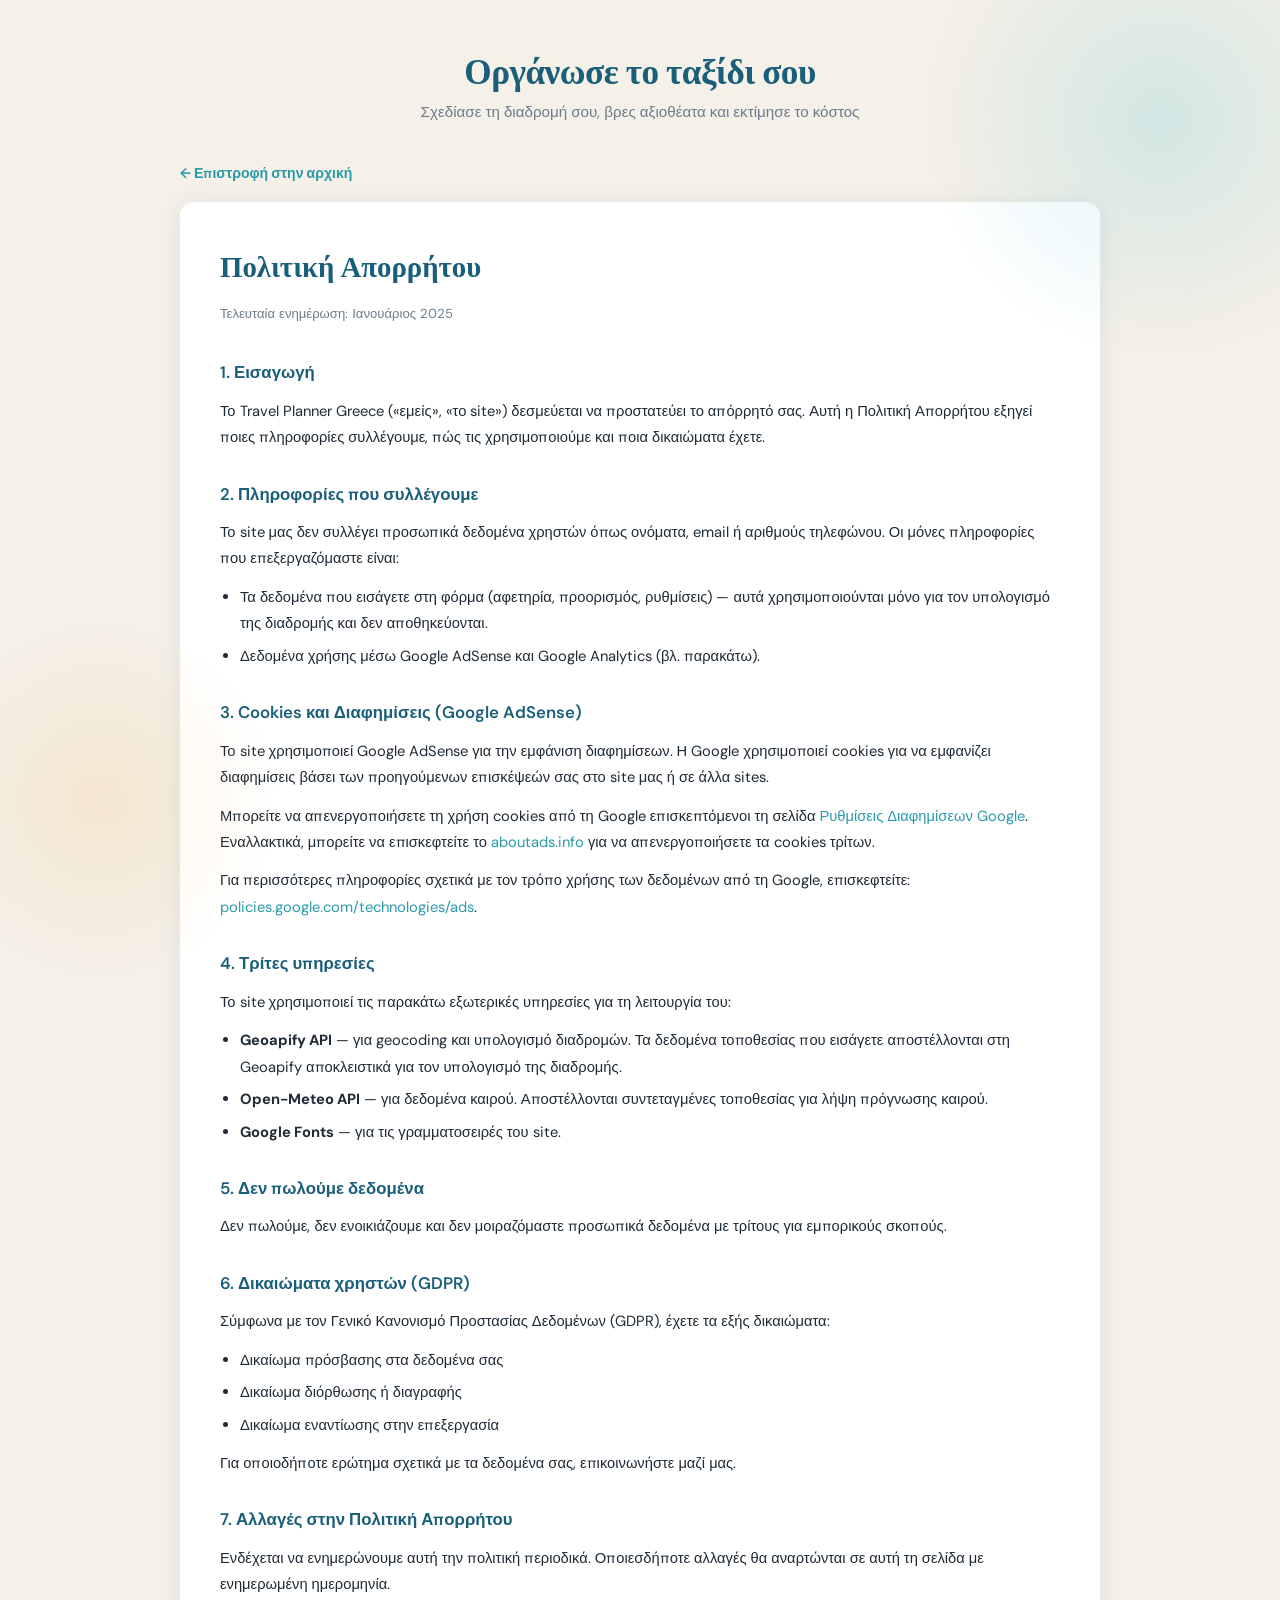
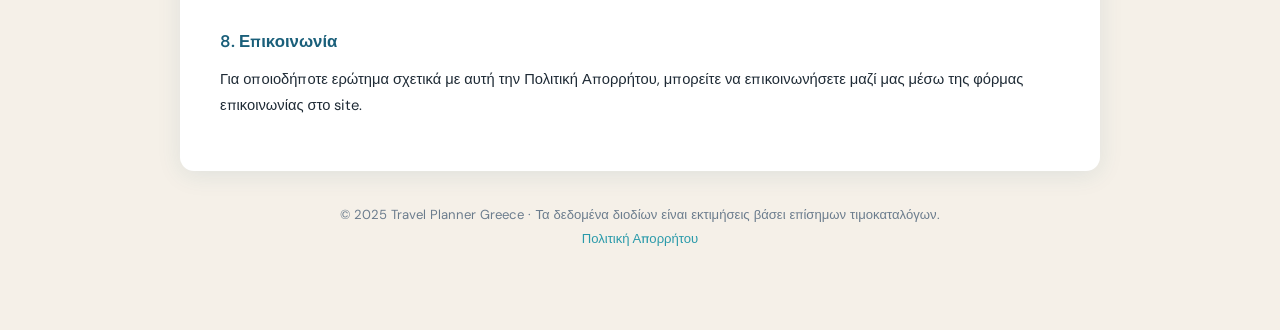
==== privacy.html @ f81d8d87 "first commit" ====
<!DOCTYPE html>
<html lang="el">
<head>
  <meta charset="UTF-8">
  <meta name="viewport" content="width=device-width, initial-scale=1.0">
  <title>Πολιτική Απορρήτου | Travel Planner Greece</title>
  <meta name="description" content="Πολιτική Απορρήτου του Travel Planner Greece.">
  <meta name="robots" content="index, follow">
  <link rel="canonical" href="https://www.travelplanner.gr/privacy.html">
  <link href="https://fonts.googleapis.com/css2?family=DM+Serif+Display:ital@0;1&family=DM+Sans:wght@300;400;500;600&display=swap" rel="stylesheet">
  <link rel="stylesheet" href="styles.css">
  <link rel="icon" type="image/png" sizes="30px" href="business-trip.png">
  <style>
    .privacy-card {
      background: white;
      border-radius: var(--radius);
      box-shadow: var(--shadow);
      padding: 40px;
      line-height: 1.8;
    }
    .privacy-card h1 {
      font-family: 'DM Serif Display', serif;
      color: var(--ocean);
      font-size: 1.8rem;
      margin-bottom: 8px;
    }
    .privacy-card .updated {
      font-size: 0.82rem;
      color: var(--text-muted);
      margin-bottom: 32px;
    }
    .privacy-card h2 {
      font-size: 1.05rem;
      font-weight: 600;
      color: var(--ocean);
      margin: 28px 0 10px;
    }
    .privacy-card p {
      color: var(--text);
      font-size: 0.92rem;
      margin-bottom: 12px;
    }
    .privacy-card ul {
      padding-left: 20px;
      margin-bottom: 12px;
    }
    .privacy-card ul li {
      color: var(--text);
      font-size: 0.92rem;
      margin-bottom: 6px;
    }
    .privacy-card a {
      color: var(--sky-dark);
      text-decoration: none;
    }
    .privacy-card a:hover { text-decoration: underline; }
    .back-link {
      display: inline-flex;
      align-items: center;
      gap: 6px;
      color: var(--sky-dark);
      font-size: 0.88rem;
      font-weight: 600;
      text-decoration: none;
      margin-bottom: 20px;
    }
    .back-link:hover { text-decoration: underline; }
  </style>
</head>
<body>
<div class="app">

  <div class="header">
    <span class="header-icon"></span>
    <h1>Οργάνωσε το ταξίδι σου</h1>
    <p>Σχεδίασε τη διαδρομή σου, βρες αξιοθέατα και εκτίμησε το κόστος</p>
  </div>

  <a href="index.html" class="back-link">← Επιστροφή στην αρχική</a>

  <div class="privacy-card">
    <h1>Πολιτική Απορρήτου</h1>
    <p class="updated">Τελευταία ενημέρωση: Ιανουάριος 2025</p>

    <h2>1. Εισαγωγή</h2>
    <p>Το Travel Planner Greece («εμείς», «το site») δεσμεύεται να προστατεύει το απόρρητό σας. Αυτή η Πολιτική Απορρήτου εξηγεί ποιες πληροφορίες συλλέγουμε, πώς τις χρησιμοποιούμε και ποια δικαιώματα έχετε.</p>

    <h2>2. Πληροφορίες που συλλέγουμε</h2>
    <p>Το site μας δεν συλλέγει προσωπικά δεδομένα χρηστών όπως ονόματα, email ή αριθμούς τηλεφώνου. Οι μόνες πληροφορίες που επεξεργαζόμαστε είναι:</p>
    <ul>
      <li>Τα δεδομένα που εισάγετε στη φόρμα (αφετηρία, προορισμός, ρυθμίσεις) — αυτά χρησιμοποιούνται μόνο για τον υπολογισμό της διαδρομής και δεν αποθηκεύονται.</li>
      <li>Δεδομένα χρήσης μέσω Google AdSense και Google Analytics (βλ. παρακάτω).</li>
    </ul>

    <h2>3. Cookies και Διαφημίσεις (Google AdSense)</h2>
    <p>Το site χρησιμοποιεί Google AdSense για την εμφάνιση διαφημίσεων. Η Google χρησιμοποιεί cookies για να εμφανίζει διαφημίσεις βάσει των προηγούμενων επισκέψεών σας στο site μας ή σε άλλα sites.</p>
    <p>Μπορείτε να απενεργοποιήσετε τη χρήση cookies από τη Google επισκεπτόμενοι τη σελίδα <a href="https://www.google.com/settings/ads" target="_blank" rel="noopener">Ρυθμίσεις Διαφημίσεων Google</a>. Εναλλακτικά, μπορείτε να επισκεφτείτε το <a href="https://www.aboutads.info" target="_blank" rel="noopener">aboutads.info</a> για να απενεργοποιήσετε τα cookies τρίτων.</p>
    <p>Για περισσότερες πληροφορίες σχετικά με τον τρόπο χρήσης των δεδομένων από τη Google, επισκεφτείτε: <a href="https://policies.google.com/technologies/ads" target="_blank" rel="noopener">policies.google.com/technologies/ads</a>.</p>

    <h2>4. Τρίτες υπηρεσίες</h2>
    <p>Το site χρησιμοποιεί τις παρακάτω εξωτερικές υπηρεσίες για τη λειτουργία του:</p>
    <ul>
      <li><strong>Geoapify API</strong> — για geocoding και υπολογισμό διαδρομών. Τα δεδομένα τοποθεσίας που εισάγετε αποστέλλονται στη Geoapify αποκλειστικά για τον υπολογισμό της διαδρομής.</li>
      <li><strong>Open-Meteo API</strong> — για δεδομένα καιρού. Αποστέλλονται συντεταγμένες τοποθεσίας για λήψη πρόγνωσης καιρού.</li>
      <li><strong>Google Fonts</strong> — για τις γραμματοσειρές του site.</li>
    </ul>

    <h2>5. Δεν πωλούμε δεδομένα</h2>
    <p>Δεν πωλούμε, δεν ενοικιάζουμε και δεν μοιραζόμαστε προσωπικά δεδομένα με τρίτους για εμπορικούς σκοπούς.</p>

    <h2>6. Δικαιώματα χρηστών (GDPR)</h2>
    <p>Σύμφωνα με τον Γενικό Κανονισμό Προστασίας Δεδομένων (GDPR), έχετε τα εξής δικαιώματα:</p>
    <ul>
      <li>Δικαίωμα πρόσβασης στα δεδομένα σας</li>
      <li>Δικαίωμα διόρθωσης ή διαγραφής</li>
      <li>Δικαίωμα εναντίωσης στην επεξεργασία</li>
    </ul>
    <p>Για οποιοδήποτε ερώτημα σχετικά με τα δεδομένα σας, επικοινωνήστε μαζί μας.</p>

    <h2>7. Αλλαγές στην Πολιτική Απορρήτου</h2>
    <p>Ενδέχεται να ενημερώνουμε αυτή την πολιτική περιοδικά. Οποιεσδήποτε αλλαγές θα αναρτώνται σε αυτή τη σελίδα με ενημερωμένη ημερομηνία.</p>

    <h2>8. Επικοινωνία</h2>
    <p>Για οποιοδήποτε ερώτημα σχετικά με αυτή την Πολιτική Απορρήτου, μπορείτε να επικοινωνήσετε μαζί μας μέσω της φόρμας επικοινωνίας στο site.</p>
  </div>

  <footer class="site-footer">
    <p>© 2025 Travel Planner Greece · Τα δεδομένα διοδίων είναι εκτιμήσεις βάσει επίσημων τιμοκαταλόγων.</p>
    <p><a href="privacy.html">Πολιτική Απορρήτου</a></p>
  </footer>

</div>
</body>
</html>
---- styles.css ----
:root {
  --sky: #3BBFCF;
  --sky-dark: #2A9AAA;
  --sky-light: #E8F7FA;
  --ocean: #1A5F7A;
  --sand: #F5F0E8;
  --coral: #FF6B6B;
  --gold: #F4A836;
  --green: #4CAF82;
  --text: #1E2A35;
  --text-muted: #6B7C8D;
  --border: #D8E4EA;
  --white: #FFFFFF;
  --shadow: 0 4px 24px rgba(26,95,122,0.10);
  --shadow-lg: 0 8px 40px rgba(26,95,122,0.16);
  --radius: 14px;
  --radius-sm: 8px;
}

* { margin: 0; padding: 0; box-sizing: border-box; }

body {
  font-family: 'DM Sans', sans-serif;
  background: var(--sand);
  min-height: 100vh;
  color: var(--text);
}

body::before {
  content: '';
  position: fixed;
  top: -120px; right: -120px;
  width: 480px; height: 480px;
  background: radial-gradient(circle, rgba(59,191,207,0.18) 0%, transparent 70%);
  pointer-events: none;
}
body::after {
  content: '';
  position: fixed;
  bottom: -80px; left: -80px;
  width: 360px; height: 360px;
  background: radial-gradient(circle, rgba(244,168,54,0.13) 0%, transparent 70%);
  pointer-events: none;
}

.app { max-width: 960px; margin: 0 auto; padding: 40px 20px 60px; }

/* ── Header ── */
.header { text-align: center; margin-bottom: 40px; animation: fadeDown 0.6s ease; }
.header-icon { font-size: 2.4rem; margin-bottom: 8px; display: block; }
.header h1 { font-family: 'DM Serif Display', serif; font-size: 2.2rem; color: var(--ocean); letter-spacing: -0.5px; }
.header p { color: var(--text-muted); font-size: 0.95rem; margin-top: 6px; }

/* ── Card ── */
.card { background: var(--white); border-radius: var(--radius); box-shadow: var(--shadow); padding: 32px; animation: fadeUp 0.5s ease; }

/* ── Form ── */
.form-section-title { font-size: 0.7rem; font-weight: 600; letter-spacing: 1.4px; text-transform: uppercase; color: var(--text-muted); margin-bottom: 8px; }
.route-wrapper { display: flex; gap: 0; }
.route-line { display: flex; flex-direction: column; align-items: center; padding-top: 10px; margin-right: 14px; }
.dot { width: 14px; height: 14px; border-radius: 50%; border: 3px solid var(--sky); background: var(--white); flex-shrink: 0; }
.dot.filled { background: var(--sky); }
.line-seg { width: 2px; flex: 1; min-height: 20px; background: repeating-linear-gradient(to bottom, var(--sky) 0, var(--sky) 6px, transparent 6px, transparent 10px); }
.route-inputs { flex: 1; display: flex; flex-direction: column; gap: 0; }
.input-row { display: flex; align-items: center; gap: 8px; margin-bottom: 10px; }
.input-wrap { position: relative; flex: 1; }
.input-icon { position: absolute; left: 12px; top: 50%; transform: translateY(-50%); color: var(--text-muted); font-size: 0.9rem; }
.form-input { width: 100%; padding: 11px 14px 11px 36px; border: 1.5px solid var(--border); border-radius: var(--radius-sm); font-family: 'DM Sans', sans-serif; font-size: 0.95rem; color: var(--text); background: var(--white); transition: border-color 0.2s, box-shadow 0.2s; outline: none; }
.form-input:focus { border-color: var(--sky); box-shadow: 0 0 0 3px rgba(59,191,207,0.12); }
.form-input::placeholder { color: #B0BEC5; }
.add-stop-btn { display: flex; align-items: center; gap: 8px; padding: 9px 16px; border: 1.5px dashed var(--sky); border-radius: var(--radius-sm); background: transparent; color: var(--sky-dark); font-family: 'DM Sans', sans-serif; font-size: 0.88rem; font-weight: 500; cursor: pointer; transition: all 0.2s; margin-bottom: 10px; width: 100%; }
.add-stop-btn:hover { background: var(--sky-light); }
.divider { height: 1px; background: var(--border); margin: 20px 0; }
.form-row { display: grid; grid-template-columns: 1fr 1fr; gap: 16px; margin-bottom: 16px; }
.form-group label { display: block; font-size: 0.7rem; font-weight: 600; letter-spacing: 1.4px; text-transform: uppercase; color: var(--text-muted); margin-bottom: 8px; }
input[type="date"] { width: 100%; padding: 11px 14px; border: 1.5px solid var(--border); border-radius: var(--radius-sm); font-family: 'DM Sans', sans-serif; font-size: 0.95rem; color: var(--text); outline: none; transition: border-color 0.2s; background: white; }
input[type="date"]:focus { border-color: var(--sky); box-shadow: 0 0 0 3px rgba(59,191,207,0.12); }
.search-btn { width: 100%; padding: 15px; background: linear-gradient(135deg, var(--sky) 0%, var(--sky-dark) 100%); border: none; border-radius: var(--radius-sm); color: white; font-family: 'DM Sans', sans-serif; font-size: 1rem; font-weight: 600; cursor: pointer; display: flex; align-items: center; justify-content: center; gap: 10px; transition: all 0.25s; box-shadow: 0 4px 14px rgba(59,191,207,0.35); margin-top: 20px; }
.search-btn:hover { transform: translateY(-1px); box-shadow: 0 6px 20px rgba(59,191,207,0.45); }
.search-btn:active { transform: translateY(0); }

/* ── Results ── */
#results { margin-top: 32px; display: none; }
.results-header { display: flex; align-items: center; justify-content: space-between; margin-bottom: 24px; flex-wrap: wrap; gap: 12px; }
.results-header h2 { font-family: 'DM Serif Display', serif; font-size: 1.6rem; color: var(--ocean); }
.trip-meta { display: flex; gap: 10px; flex-wrap: wrap; }
.meta-chip { display: flex; align-items: center; gap: 5px; padding: 5px 12px; background: var(--sky-light); border-radius: 20px; font-size: 0.82rem; font-weight: 500; color: var(--ocean); }
.stops-title { font-family: 'DM Serif Display', serif; font-size: 1.25rem; color: var(--ocean); margin-bottom: 16px; }

/* ── Animations ── */
@keyframes fadeUp { from { opacity: 0; transform: translateY(20px); } to { opacity: 1; transform: translateY(0); } }
@keyframes fadeDown { from { opacity: 0; transform: translateY(-12px); } to { opacity: 1; transform: translateY(0); } }

/* ── Loader ── */
.loading-overlay { display: none; position: fixed; inset: 0; background: rgba(245,240,232,0.85); backdrop-filter: blur(4px); z-index: 100; align-items: center; justify-content: center; flex-direction: column; gap: 16px; }
.loader { width: 48px; height: 48px; border: 3px solid var(--sky-light); border-top-color: var(--sky); border-radius: 50%; animation: spin 0.8s linear infinite; }
@keyframes spin { to { transform: rotate(360deg); } }
.loading-text { font-size: 1rem; color: var(--ocean); font-weight: 500; }

/* ── Autocomplete ── */
.autocomplete-list { position: absolute; top: calc(100% + 4px); left: 0; right: 0; background: white; border: 1.5px solid var(--border); border-radius: var(--radius-sm); box-shadow: var(--shadow-lg); z-index: 50; display: none; overflow: hidden; }
.autocomplete-item { padding: 10px 14px; cursor: pointer; transition: background 0.15s; }
.autocomplete-item:hover { background: var(--sky-light); }
.autocomplete-main { font-size: 0.9rem; font-weight: 600; color: var(--text); }
.autocomplete-sub { font-size: 0.78rem; color: var(--text-muted); margin-top: 2px; }

/* ── Stop row ── */
.stop-row { display: flex; align-items: center; gap: 8px; margin-bottom: 10px; }
.field { position: relative; flex: 1; }
.input.place-input { width: 100%; padding: 11px 14px; border: 1.5px solid var(--border); border-radius: var(--radius-sm); font-family: 'DM Sans', sans-serif; font-size: 0.95rem; color: var(--text); background: var(--white); outline: none; transition: border-color 0.2s, box-shadow 0.2s; }
.input.place-input:focus { border-color: var(--sky); box-shadow: 0 0 0 3px rgba(59,191,207,0.12); }
.icon-btn { width: 28px; height: 28px; border-radius: 50%; border: 1.5px solid #FFB3B3; background: #FFF5F5; color: var(--coral); cursor: pointer; display: flex; align-items: center; justify-content: center; font-size: 0.85rem; transition: all 0.2s; flex-shrink: 0; }
.icon-btn:hover { background: var(--coral); color: white; }

/* ── Error box ── */
#errorBox { display: none; background: #FFF5F5; border: 1.5px solid #FFB3B3; color: var(--coral); border-radius: var(--radius-sm); padding: 10px 14px; font-size: 0.9rem; margin-top: 12px; }
#loader { display: none; }

/* ── Leg cards ── */
.leg-card {
  background: white;
  border-radius: var(--radius);
  box-shadow: var(--shadow);
  margin-bottom: 16px;
  /* ΔΕΝ έχει overflow:hidden — το χρειαζόμαστε για την toll card */
  border-left: 4px solid var(--sky);
}
.leg-head { padding: 18px 22px; display: flex; align-items: center; justify-content: space-between; cursor: pointer; user-select: none; }
.leg-head h3 { font-size: 1rem; font-weight: 600; color: var(--text); }
.leg-head p { font-size: 0.82rem; color: var(--text-muted); margin-top: 3px; }
.leg-body { padding: 0 22px; max-height: 0; overflow: hidden; transition: max-height 0.35s ease, padding 0.2s; }
.leg-body.open { max-height: 900px; padding: 0 22px 22px; }

.cost-grid { display: grid; grid-template-columns: repeat(3, 1fr); gap: 10px; margin-bottom: 18px; }
.cost-box { background: var(--sand); border-radius: var(--radius-sm); padding: 10px 12px; text-align: center; }
.cost-box small { font-size: 0.7rem; color: var(--text-muted); text-transform: uppercase; letter-spacing: 0.6px; font-weight: 600; display: block; margin-bottom: 3px; }
.cost-box strong { font-size: 1rem; color: var(--text); }

.place-list { display: flex; flex-direction: column; gap: 10px; }
.place-item { background: var(--sky-light); border-radius: var(--radius-sm); padding: 12px 14px; font-size: 0.88rem; }
.place-item strong { display: block; color: var(--ocean); margin-bottom: 4px; }
.place-item .muted { color: var(--text-muted); line-height: 1.5; }

/* ── Sum grid ── */
#routeTitle { font-family: 'DM Serif Display', serif; font-size: 1.6rem; color: var(--ocean); }
.sum-grid { display: grid; grid-template-columns: repeat(4, 1fr); gap: 14px; margin-bottom: 20px; }
.sum-box { background: white; border-radius: var(--radius); box-shadow: var(--shadow); padding: 16px 18px; text-align: center; }
.sum-box small { font-size: 0.7rem; color: var(--text-muted); text-transform: uppercase; letter-spacing: 0.8px; font-weight: 600; display: block; margin-bottom: 4px; }
.sum-box strong { font-size: 1.05rem; color: var(--text); }
.sum-box-total { border: 2px solid var(--sky-light); }
.sum-box-total strong { color: var(--ocean); font-size: 1.15rem; }

/* ── Toll card ── */
/* Προσοχή: ΔΕΝ έχει overflow:hidden ώστε τα stations να μπορούν να ανοίξουν */
.toll-card {
  border-left-color: var(--gold) !important;
  margin-bottom: 20px;
  background: white;
  border-radius: var(--radius);
  box-shadow: var(--shadow);
  border-left: 4px solid var(--gold);
}
.toll-card .leg-head h3 { color: var(--text); }
.toll-card .leg-head p { color: var(--text-muted); }
.toll-card .leg-head p span { color: #B8720A; font-weight: 600; }

/* Το body της toll card — overflow visible για να δουλεύουν τα dropdowns */
.toll-card .leg-body {
  padding: 0 22px;
  max-height: 0;
  overflow: visible;
  transition: max-height 0.35s ease, padding 0.2s;
}
.toll-card .leg-body.open {
  max-height: 2000px;
  padding: 0 22px 22px;
}

/* Highways */
.toll-hw-list { display: flex; flex-direction: column; gap: 4px; }
.toll-hw-item { display: flex; flex-direction: column; }

.toll-hw-row {
  display: flex;
  align-items: center;
  gap: 12px;
  padding: 10px 12px;
  border-radius: var(--radius-sm);
  background: var(--sand);
  transition: background 0.15s;
  user-select: none;
}
.toll-hw-row:hover { background: #EEE8DC; }
.toll-hw-row.active { background: #FEF4E4; }

.toll-hw-toggle {
  width: 36px; height: 20px;
  background: var(--border);
  border-radius: 10px;
  position: relative;
  flex-shrink: 0;
  cursor: pointer;
  transition: background 0.2s;
}
.toll-hw-toggle::after {
  content: '';
  position: absolute;
  width: 14px; height: 14px;
  background: white;
  border-radius: 50%;
  top: 3px; left: 3px;
  transition: transform 0.2s;
  box-shadow: 0 1px 3px rgba(0,0,0,0.2);
}
.toll-hw-row.active .toll-hw-toggle { background: var(--gold); }
.toll-hw-row.active .toll-hw-toggle::after { transform: translateX(16px); }

.toll-hw-name { flex: 1; font-size: 0.88rem; color: var(--text); font-weight: 500; }
.toll-hw-price { font-size: 0.88rem; font-weight: 600; color: var(--text-muted); min-width: 52px; text-align: right; }
.toll-hw-row.active .toll-hw-price { color: #B8720A; }

/* Stations — ξεκινούν κλειστά */
.toll-stations-wrap {
  overflow: hidden;
  max-height: 0;
  transition: max-height 0.3s ease;
}
.toll-stations-wrap.open { max-height: 600px; }

.toll-stations-inner {
  padding: 6px 12px 10px 60px;
  display: flex;
  flex-direction: column;
  gap: 3px;
  background: #FAFAF8;
  border-radius: 0 0 var(--radius-sm) var(--radius-sm);
  margin: 0 0 4px 0;
}

.toll-st-row {
  display: flex;
  align-items: center;
  gap: 10px;
  padding: 7px 0;
  cursor: pointer;
  border-bottom: 1px solid var(--border);
  font-size: 0.83rem;
}
.toll-st-row:last-child { border-bottom: none; }
.toll-st-row input[type="checkbox"] { width: 15px; height: 15px; accent-color: var(--gold); cursor: pointer; flex-shrink: 0; }
.toll-st-name { flex: 1; color: var(--text-muted); }
.toll-st-name.checked { color: var(--text); font-weight: 500; }
.toll-st-price { font-size: 0.82rem; color: #B8720A; font-weight: 600; min-width: 48px; text-align: right; }

.toll-expand-btn {
  font-size: 0.9rem;
  color: var(--text-muted);
  background: none;
  border: none;
  cursor: pointer;
  padding: 4px 6px;
  flex-shrink: 0;
  transition: transform 0.2s;
  line-height: 1;
}
.toll-expand-btn.open { transform: rotate(90deg); }

/* ── Καιρός ── */
.weather-item { background: linear-gradient(135deg, #e8f4fd 0%, #f0f8e8 100%); border-radius: var(--radius-sm); padding: 12px 14px; border: 1px solid #c8e6f9; }
.weather-details { display: flex; align-items: center; gap: 10px; flex-wrap: wrap; margin-top: 6px; }
.weather-icon { font-size: 1.6rem; line-height: 1; }
.weather-desc { font-size: 0.9rem; color: #555; font-weight: 500; }
.weather-temp { display: flex; gap: 6px; font-size: 0.88rem; font-weight: 600; }
.temp-max { color: #e07030; }
.temp-min { color: #3080c8; }
.weather-rain { font-size: 0.82rem; color: #3080c8; background: #dbeeff; padding: 2px 8px; border-radius: 20px; }

/* ── PDF Section ── */
.pdf-section { margin-top: 32px; padding: 24px; background: white; border-radius: var(--radius); box-shadow: var(--shadow); display: flex; align-items: center; justify-content: space-between; gap: 16px; flex-wrap: wrap; }
.pdf-note { font-size: 0.85rem; color: var(--text-muted); flex: 1; min-width: 200px; line-height: 1.5; }
.pdf-btn { display: flex; align-items: center; gap: 10px; padding: 13px 28px; background: linear-gradient(135deg, var(--ocean) 0%, #1A7A9A 100%); border: none; border-radius: var(--radius-sm); color: white; font-family: 'DM Sans', sans-serif; font-size: 0.95rem; font-weight: 600; cursor: pointer; transition: all 0.25s; box-shadow: 0 4px 14px rgba(26,95,122,0.3); white-space: nowrap; }
.pdf-btn:hover { transform: translateY(-1px); box-shadow: 0 6px 20px rgba(26,95,122,0.4); }

/* ── Print ── */
@media print {
  body { background: white !important; }
  body::before, body::after { display: none !important; }
  .card, .leg-card { box-shadow: none !important; border: 1px solid #ddd; }
  .loading-overlay, .search-btn, .add-stop-btn, .pdf-section, .toll-card { display: none !important; }
  .leg-body { max-height: none !important; padding: 0 22px 22px !important; overflow: visible !important; }
  .sum-box, .cost-box { box-shadow: none !important; border: 1px solid #ddd; }
  .app { padding: 20px !important; }
  #results { display: block !important; }
  a[href]::after { content: none !important; }
}

/* ── Responsive ── */
@media (max-width: 600px) {
  .form-row { grid-template-columns: 1fr; }
  .cost-grid { grid-template-columns: repeat(2, 1fr); }
  .sum-grid { grid-template-columns: repeat(2, 1fr); }
  .pdf-section { flex-direction: column; align-items: stretch; }
  .pdf-btn { justify-content: center; }
}

/* ── Footer ── */
.site-footer {
  text-align: center;
  padding: 32px 20px 20px;
  font-size: 0.82rem;
  color: var(--text-muted);
  line-height: 1.8;
}
.site-footer a { color: var(--sky-dark); text-decoration: none; font-weight: 500; }
.site-footer a:hover { text-decoration: underline; }
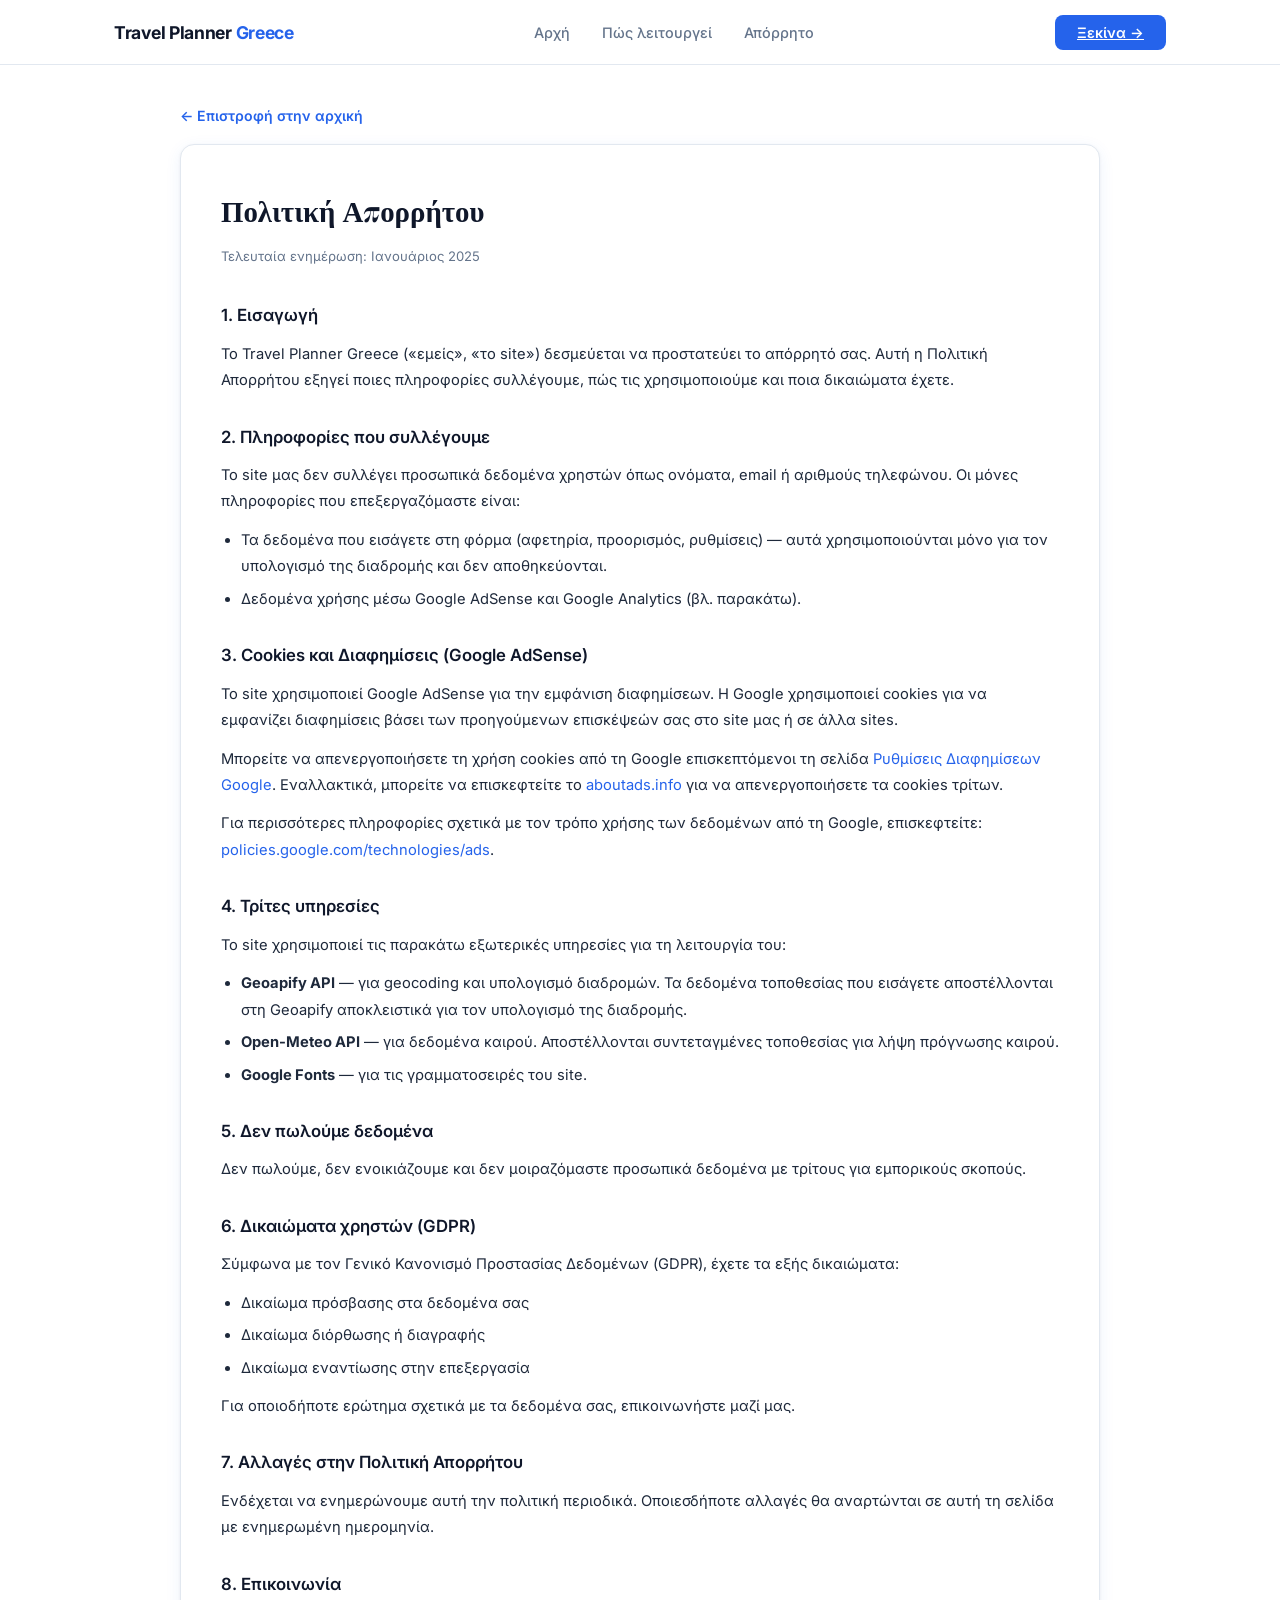
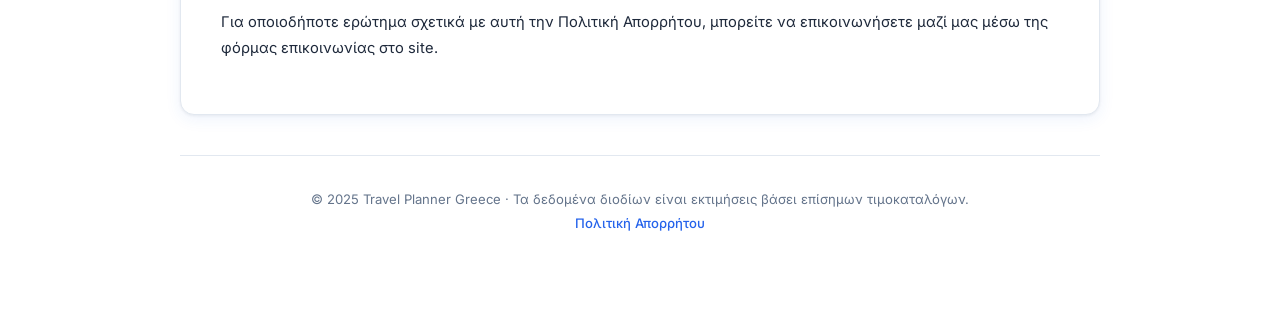
==== commit 5132a08c: "Update privacy.html with new navbar and design system Co-Authored-By: Claude Sonnet 4.6 <noreply@ant" ====
--- a/privacy.html
+++ b/privacy.html
@@ -7,7 +7,7 @@
   <meta name="description" content="Πολιτική Απορρήτου του Travel Planner Greece.">
   <meta name="robots" content="index, follow">
   <link rel="canonical" href="https://www.travelplanner.gr/privacy.html">
-  <link href="https://fonts.googleapis.com/css2?family=DM+Serif+Display:ital@0;1&family=DM+Sans:wght@300;400;500;600&display=swap" rel="stylesheet">
+  <link href="https://fonts.googleapis.com/css2?family=Inter:wght@300;400;500;600;700&family=Playfair+Display:ital,wght@0,700;0,800;1,700&display=swap" rel="stylesheet">
   <link rel="stylesheet" href="styles.css">
   <link rel="icon" type="image/png" sizes="30px" href="business-trip.png">
   <style>
@@ -15,12 +15,13 @@
       background: white;
       border-radius: var(--radius);
       box-shadow: var(--shadow);
+      border: 1px solid var(--border);
       padding: 40px;
       line-height: 1.8;
     }
     .privacy-card h1 {
-      font-family: 'DM Serif Display', serif;
-      color: var(--ocean);
+      font-family: 'Playfair Display', serif;
+      color: var(--navy);
       font-size: 1.8rem;
       margin-bottom: 8px;
     }
@@ -32,7 +33,7 @@
     .privacy-card h2 {
       font-size: 1.05rem;
       font-weight: 600;
-      color: var(--ocean);
+      color: var(--navy);
       margin: 28px 0 10px;
     }
     .privacy-card p {
@@ -50,7 +51,7 @@
       margin-bottom: 6px;
     }
     .privacy-card a {
-      color: var(--sky-dark);
+      color: var(--blue);
       text-decoration: none;
     }
     .privacy-card a:hover { text-decoration: underline; }
@@ -58,7 +59,7 @@
       display: inline-flex;
       align-items: center;
       gap: 6px;
-      color: var(--sky-dark);
+      color: var(--blue);
       font-size: 0.88rem;
       font-weight: 600;
       text-decoration: none;
@@ -68,13 +69,21 @@
   </style>
 </head>
 <body>
-<div class="app">
 
-  <div class="header">
-    <span class="header-icon"></span>
-    <h1>Οργάνωσε το ταξίδι σου</h1>
-    <p>Σχεδίασε τη διαδρομή σου, βρες αξιοθέατα και εκτίμησε το κόστος</p>
+<!-- ── Navbar ── -->
+<nav class="navbar">
+  <div class="nav-inner">
+    <div class="nav-logo"><a href="index.html" style="text-decoration:none;color:inherit;">Travel Planner <span>Greece</span></a></div>
+    <div class="nav-links">
+      <a href="index.html">Αρχή</a>
+      <a href="index.html#planner">Πώς λειτουργεί</a>
+      <a href="privacy.html">Απόρρητο</a>
+    </div>
+    <a href="index.html" class="nav-cta">Ξεκίνα →</a>
   </div>
+</nav>
+
+<div class="app" style="padding-top: 40px;">
 
   <a href="index.html" class="back-link">← Επιστροφή στην αρχική</a>
 
@@ -131,4 +140,4 @@
 
 </div>
 </body>
-</html>+</html>
--- a/styles.css
+++ b/styles.css
@@ -1,18 +1,19 @@
 :root {
-  --sky: #3BBFCF;
-  --sky-dark: #2A9AAA;
-  --sky-light: #E8F7FA;
-  --ocean: #1A5F7A;
-  --sand: #F5F0E8;
-  --coral: #FF6B6B;
-  --gold: #F4A836;
-  --green: #4CAF82;
-  --text: #1E2A35;
-  --text-muted: #6B7C8D;
-  --border: #D8E4EA;
-  --white: #FFFFFF;
-  --shadow: 0 4px 24px rgba(26,95,122,0.10);
-  --shadow-lg: 0 8px 40px rgba(26,95,122,0.16);
+  --blue: #2563eb;
+  --blue-dark: #1d4ed8;
+  --blue-light: #dbeafe;
+  --blue-xlight: #eff6ff;
+  --navy: #0f172a;
+  --text: #1e293b;
+  --text-muted: #64748b;
+  --border: #e2e8f0;
+  --bg: #f8fafc;
+  --white: #ffffff;
+  --coral: #ef4444;
+  --gold: #f59e0b;
+  --green: #10b981;
+  --shadow: 0 1px 3px rgba(0,0,0,0.06), 0 4px 16px rgba(37,99,235,0.08);
+  --shadow-lg: 0 4px 6px rgba(0,0,0,0.07), 0 10px 40px rgba(37,99,235,0.12);
   --radius: 14px;
   --radius-sm: 8px;
 }
@@ -20,100 +21,498 @@
 * { margin: 0; padding: 0; box-sizing: border-box; }
 
 body {
-  font-family: 'DM Sans', sans-serif;
-  background: var(--sand);
+  font-family: 'Inter', sans-serif;
+  background: var(--white);
   min-height: 100vh;
   color: var(--text);
 }
 
-body::before {
+/* ── Navbar ── */
+.navbar {
+  position: sticky;
+  top: 0;
+  z-index: 100;
+  background: rgba(255,255,255,0.95);
+  backdrop-filter: blur(12px);
+  border-bottom: 1px solid var(--border);
+}
+.nav-inner {
+  max-width: 1100px;
+  margin: 0 auto;
+  padding: 0 24px;
+  height: 64px;
+  display: flex;
+  align-items: center;
+  justify-content: space-between;
+}
+.nav-logo {
+  font-size: 1.1rem;
+  font-weight: 700;
+  color: var(--navy);
+  letter-spacing: -0.3px;
+}
+.nav-logo span { color: var(--blue); }
+.nav-links { display: flex; gap: 32px; }
+.nav-links a {
+  font-size: 0.9rem;
+  font-weight: 500;
+  color: var(--text-muted);
+  text-decoration: none;
+  transition: color 0.2s;
+}
+.nav-links a:hover { color: var(--navy); }
+.nav-cta {
+  padding: 9px 22px;
+  background: var(--blue);
+  color: white;
+  border: none;
+  border-radius: 8px;
+  font-family: 'Inter', sans-serif;
+  font-size: 0.9rem;
+  font-weight: 600;
+  cursor: pointer;
+  transition: background 0.2s, transform 0.15s;
+}
+.nav-cta:hover { background: var(--blue-dark); transform: translateY(-1px); }
+
+/* ── Hero ── */
+.hero {
+  position: relative;
+  padding: 110px 24px 100px;
+  text-align: center;
+  overflow: hidden;
+  background: #05122b;
+}
+.hero-bg {
+  position: absolute;
+  inset: 0;
+  width: 100%;
+  height: 100%;
+  overflow: hidden;
+}
+.hero-img {
+  width: 100%;
+  height: 100%;
+  object-fit: cover;
+  object-position: center;
+  animation: kenBurns 22s ease-in-out infinite alternate;
+  transform-origin: center center;
+  will-change: transform;
+}
+.hero-overlay {
+  position: absolute;
+  inset: 0;
+  background: linear-gradient(
+    to bottom,
+    rgba(5,18,43,0.72) 0%,
+    rgba(5,18,43,0.58) 45%,
+    rgba(5,18,43,0.68) 100%
+  );
+}
+@keyframes kenBurns {
+  0%   { transform: scale(1)    translate(0%,    0%); }
+  33%  { transform: scale(1.07) translate(-1.5%, 0.5%); }
+  66%  { transform: scale(1.05) translate(1%,   -0.8%); }
+  100% { transform: scale(1.09) translate(-0.8%, 1%); }
+}
+.hero-inner { position: relative; z-index: 1; max-width: 820px; margin: 0 auto; }
+.hero-badge {
+  display: inline-block;
+  padding: 6px 18px;
+  border: 1.5px solid rgba(255,255,255,0.35);
+  border-radius: 100px;
+  font-size: 0.7rem;
+  font-weight: 600;
+  letter-spacing: 1.8px;
+  color: rgba(255,255,255,0.85);
+  margin-bottom: 36px;
+  text-shadow: 0 1px 4px rgba(0,0,0,0.6);
+  backdrop-filter: blur(4px);
+  background: rgba(255,255,255,0.08);
+}
+.hero-title {
+  font-family: 'Playfair Display', serif;
+  font-size: clamp(2.6rem, 6vw, 4.4rem);
+  font-weight: 800;
+  line-height: 1.12;
+  color: #ffffff;
+  letter-spacing: -1.5px;
+  margin-bottom: 28px;
+  text-shadow: 0 2px 6px rgba(0,0,0,0.9), 0 4px 24px rgba(0,0,0,0.7);
+}
+.hero-accent {
+  color: #ffffff;
+  font-style: italic;
+}
+.hero-subtitle {
+  font-size: 1.05rem;
+  color: rgba(255,255,255,0.9);
+  line-height: 1.75;
+  margin-bottom: 44px;
+  max-width: 540px;
+  margin-left: auto;
+  margin-right: auto;
+  text-shadow: 0 1px 4px rgba(0,0,0,0.8), 0 2px 12px rgba(0,0,0,0.6);
+}
+.hero-cta {
+  display: inline-flex;
+  align-items: center;
+  gap: 8px;
+  padding: 16px 44px;
+  background: white;
+  color: var(--blue-dark);
+  border: none;
+  border-radius: 10px;
+  font-family: 'Inter', sans-serif;
+  font-size: 1rem;
+  font-weight: 700;
+  cursor: pointer;
+  transition: all 0.25s;
+  box-shadow: 0 4px 24px rgba(0,0,0,0.3);
+}
+.hero-cta:hover {
+  background: var(--blue-xlight);
+  transform: translateY(-2px);
+  box-shadow: 0 8px 32px rgba(0,0,0,0.35);
+}
+
+/* ── App container ── */
+.app { max-width: 960px; margin: 0 auto; padding: 0 20px 80px; }
+
+/* ── Card ── */
+.card {
+  background: var(--white);
+  border-radius: var(--radius);
+  box-shadow: 0 4px 6px rgba(0,0,0,0.04), 0 16px 48px rgba(37,99,235,0.09);
+  border: 1px solid var(--border);
+  border-top: 3px solid var(--blue);
+  padding: 28px 32px 32px;
+  animation: fadeUp 0.5s ease;
+}
+
+/* ── Input Group Card (Ferryhopper style) ── */
+.igc {
+  border: 1.5px solid var(--border);
+  border-radius: 12px;
+  background: var(--white);
+  overflow: visible;
+  margin-bottom: 8px;
+}
+.igc-row {
+  display: flex;
+  align-items: center;
+  padding: 13px 18px;
+  gap: 14px;
+  transition: background 0.15s;
+  position: relative;
+}
+.igc-row:hover { background: #f8faff; }
+.igc-row:first-child { border-radius: 11px 11px 0 0; }
+.igc-row:last-child  { border-radius: 0 0 11px 11px; }
+.igc-icon {
+  font-size: 1.05rem;
+  flex-shrink: 0;
+  width: 22px;
+  text-align: center;
+  color: var(--text-muted);
+}
+.igc-field {
+  flex: 1;
+  position: relative;
+  min-width: 0;
+}
+.igc-label {
+  display: block;
+  font-size: 0.68rem;
+  font-weight: 600;
+  color: var(--text-muted);
+  margin-bottom: 3px;
+  letter-spacing: 0.3px;
+}
+.igc-input {
+  width: 100%;
+  border: none;
+  outline: none;
+  background: transparent;
+  font-family: 'Inter', sans-serif;
+  font-size: 0.95rem;
+  color: var(--text);
+  padding: 0;
+  -webkit-appearance: none;
+  appearance: none;
+}
+.igc-input::placeholder { color: #94a3b8; }
+.igc-sep {
+  height: 1px;
+  background: var(--border);
+  margin: 0 18px;
+}
+.igc-half {
+  display: grid;
+  grid-template-columns: 1fr 1fr;
+}
+.igc-half > .igc-row:first-child {
+  border-right: 1px solid var(--border);
+  border-radius: 0;
+}
+.igc-half > .igc-row:last-child { border-radius: 0; }
+
+/* Stops inside igc */
+#stopsContainer .stop-row {
+  display: flex;
+  align-items: center;
+  padding: 13px 18px;
+  gap: 14px;
+  border-top: 1px solid var(--border);
+  margin: 0;
+}
+#stopsContainer .field { flex: 1; position: relative; }
+#stopsContainer .input.place-input {
+  width: 100%;
+  border: none;
+  outline: none;
+  background: transparent;
+  font-family: 'Inter', sans-serif;
+  font-size: 0.95rem;
+  color: var(--text);
+  padding: 0;
+}
+#stopsContainer .input.place-input::placeholder { color: #94a3b8; }
+#stopsContainer .autocomplete-list {
+  position: absolute;
+  top: calc(100% + 4px);
+  left: 0; right: 0;
+}
+.igc .autocomplete-list {
+  position: absolute;
+  top: calc(100% + 4px);
+  left: 0; right: 0;
+  background: white;
+  border: 1.5px solid var(--border);
+  border-radius: var(--radius-sm);
+  box-shadow: var(--shadow-lg);
+  z-index: 50;
+  display: none;
+  overflow: hidden;
+}
+
+/* ── Form ── */
+.form-section-title {
+  font-size: 0.65rem;
+  font-weight: 700;
+  letter-spacing: 2px;
+  text-transform: uppercase;
+  color: var(--blue);
+  margin-bottom: 14px;
+  display: flex;
+  align-items: center;
+  gap: 8px;
+}
+.form-section-title::before {
   content: '';
-  position: fixed;
-  top: -120px; right: -120px;
-  width: 480px; height: 480px;
-  background: radial-gradient(circle, rgba(59,191,207,0.18) 0%, transparent 70%);
-  pointer-events: none;
-}
-body::after {
-  content: '';
-  position: fixed;
-  bottom: -80px; left: -80px;
-  width: 360px; height: 360px;
-  background: radial-gradient(circle, rgba(244,168,54,0.13) 0%, transparent 70%);
-  pointer-events: none;
-}
-
-.app { max-width: 960px; margin: 0 auto; padding: 40px 20px 60px; }
-
-/* ── Header ── */
-.header { text-align: center; margin-bottom: 40px; animation: fadeDown 0.6s ease; }
-.header-icon { font-size: 2.4rem; margin-bottom: 8px; display: block; }
-.header h1 { font-family: 'DM Serif Display', serif; font-size: 2.2rem; color: var(--ocean); letter-spacing: -0.5px; }
-.header p { color: var(--text-muted); font-size: 0.95rem; margin-top: 6px; }
-
-/* ── Card ── */
-.card { background: var(--white); border-radius: var(--radius); box-shadow: var(--shadow); padding: 32px; animation: fadeUp 0.5s ease; }
-
-/* ── Form ── */
-.form-section-title { font-size: 0.7rem; font-weight: 600; letter-spacing: 1.4px; text-transform: uppercase; color: var(--text-muted); margin-bottom: 8px; }
+  display: block;
+  width: 3px;
+  height: 14px;
+  background: var(--blue);
+  border-radius: 2px;
+  flex-shrink: 0;
+}
 .route-wrapper { display: flex; gap: 0; }
-.route-line { display: flex; flex-direction: column; align-items: center; padding-top: 10px; margin-right: 14px; }
-.dot { width: 14px; height: 14px; border-radius: 50%; border: 3px solid var(--sky); background: var(--white); flex-shrink: 0; }
-.dot.filled { background: var(--sky); }
-.line-seg { width: 2px; flex: 1; min-height: 20px; background: repeating-linear-gradient(to bottom, var(--sky) 0, var(--sky) 6px, transparent 6px, transparent 10px); }
+.route-line {
+  display: flex;
+  flex-direction: column;
+  align-items: center;
+  padding-top: 10px;
+  margin-right: 14px;
+}
+.dot {
+  width: 14px; height: 14px;
+  border-radius: 50%;
+  border: 3px solid var(--blue);
+  background: var(--white);
+  flex-shrink: 0;
+}
+.dot.filled { background: var(--blue); }
+.line-seg {
+  width: 2px; flex: 1; min-height: 20px;
+  background: repeating-linear-gradient(to bottom, var(--blue) 0, var(--blue) 6px, transparent 6px, transparent 10px);
+}
 .route-inputs { flex: 1; display: flex; flex-direction: column; gap: 0; }
 .input-row { display: flex; align-items: center; gap: 8px; margin-bottom: 10px; }
 .input-wrap { position: relative; flex: 1; }
-.input-icon { position: absolute; left: 12px; top: 50%; transform: translateY(-50%); color: var(--text-muted); font-size: 0.9rem; }
-.form-input { width: 100%; padding: 11px 14px 11px 36px; border: 1.5px solid var(--border); border-radius: var(--radius-sm); font-family: 'DM Sans', sans-serif; font-size: 0.95rem; color: var(--text); background: var(--white); transition: border-color 0.2s, box-shadow 0.2s; outline: none; }
-.form-input:focus { border-color: var(--sky); box-shadow: 0 0 0 3px rgba(59,191,207,0.12); }
-.form-input::placeholder { color: #B0BEC5; }
-.add-stop-btn { display: flex; align-items: center; gap: 8px; padding: 9px 16px; border: 1.5px dashed var(--sky); border-radius: var(--radius-sm); background: transparent; color: var(--sky-dark); font-family: 'DM Sans', sans-serif; font-size: 0.88rem; font-weight: 500; cursor: pointer; transition: all 0.2s; margin-bottom: 10px; width: 100%; }
-.add-stop-btn:hover { background: var(--sky-light); }
+.input-icon {
+  position: absolute; left: 12px; top: 50%;
+  transform: translateY(-50%);
+  color: var(--text-muted); font-size: 0.9rem;
+}
+.form-input {
+  width: 100%;
+  padding: 11px 14px 11px 36px;
+  border: 1.5px solid var(--border);
+  border-radius: var(--radius-sm);
+  font-family: 'Inter', sans-serif;
+  font-size: 0.95rem;
+  color: var(--text);
+  background: var(--bg);
+  transition: border-color 0.2s, box-shadow 0.2s, background 0.2s;
+  outline: none;
+}
+.form-input:focus {
+  border-color: var(--blue);
+  box-shadow: 0 0 0 3px rgba(37,99,235,0.12);
+  background: var(--white);
+}
+.form-input::placeholder { color: #94a3b8; }
+.add-stop-btn {
+  display: flex; align-items: center; gap: 8px;
+  padding: 9px 16px;
+  border: 1.5px dashed var(--blue);
+  border-radius: var(--radius-sm);
+  background: transparent;
+  color: var(--blue);
+  font-family: 'Inter', sans-serif;
+  font-size: 0.88rem; font-weight: 500;
+  cursor: pointer; transition: all 0.2s;
+  margin-bottom: 10px; width: 100%;
+}
+.add-stop-btn:hover { background: var(--blue-xlight); }
 .divider { height: 1px; background: var(--border); margin: 20px 0; }
 .form-row { display: grid; grid-template-columns: 1fr 1fr; gap: 16px; margin-bottom: 16px; }
-.form-group label { display: block; font-size: 0.7rem; font-weight: 600; letter-spacing: 1.4px; text-transform: uppercase; color: var(--text-muted); margin-bottom: 8px; }
-input[type="date"] { width: 100%; padding: 11px 14px; border: 1.5px solid var(--border); border-radius: var(--radius-sm); font-family: 'DM Sans', sans-serif; font-size: 0.95rem; color: var(--text); outline: none; transition: border-color 0.2s; background: white; }
-input[type="date"]:focus { border-color: var(--sky); box-shadow: 0 0 0 3px rgba(59,191,207,0.12); }
-.search-btn { width: 100%; padding: 15px; background: linear-gradient(135deg, var(--sky) 0%, var(--sky-dark) 100%); border: none; border-radius: var(--radius-sm); color: white; font-family: 'DM Sans', sans-serif; font-size: 1rem; font-weight: 600; cursor: pointer; display: flex; align-items: center; justify-content: center; gap: 10px; transition: all 0.25s; box-shadow: 0 4px 14px rgba(59,191,207,0.35); margin-top: 20px; }
-.search-btn:hover { transform: translateY(-1px); box-shadow: 0 6px 20px rgba(59,191,207,0.45); }
+.form-group label {
+  display: block;
+  font-size: 0.7rem;
+  font-weight: 600;
+  letter-spacing: 0.6px;
+  text-transform: uppercase;
+  color: var(--text);
+  margin-bottom: 8px;
+}
+input[type="date"] {
+  width: 100%; padding: 11px 14px;
+  border: 1.5px solid var(--border);
+  border-radius: var(--radius-sm);
+  font-family: 'Inter', sans-serif;
+  font-size: 0.95rem; color: var(--text);
+  outline: none; transition: border-color 0.2s, background 0.2s;
+  background: var(--bg);
+}
+input[type="date"]:focus {
+  border-color: var(--blue);
+  box-shadow: 0 0 0 3px rgba(37,99,235,0.12);
+  background: var(--white);
+}
+.search-btn {
+  width: 100%; padding: 15px;
+  background: var(--blue);
+  border: none; border-radius: var(--radius-sm);
+  color: white;
+  font-family: 'Inter', sans-serif;
+  font-size: 1rem; font-weight: 600;
+  cursor: pointer;
+  display: flex; align-items: center; justify-content: center; gap: 10px;
+  transition: all 0.25s;
+  box-shadow: 0 4px 14px rgba(37,99,235,0.3);
+  margin-top: 20px;
+}
+.search-btn:hover {
+  background: var(--blue-dark);
+  transform: translateY(-1px);
+  box-shadow: 0 6px 20px rgba(37,99,235,0.4);
+}
 .search-btn:active { transform: translateY(0); }
 
 /* ── Results ── */
 #results { margin-top: 32px; display: none; }
-.results-header { display: flex; align-items: center; justify-content: space-between; margin-bottom: 24px; flex-wrap: wrap; gap: 12px; }
-.results-header h2 { font-family: 'DM Serif Display', serif; font-size: 1.6rem; color: var(--ocean); }
+.results-header {
+  display: flex; align-items: center; justify-content: space-between;
+  margin-bottom: 24px; flex-wrap: wrap; gap: 12px;
+}
+.results-header h2 {
+  font-family: 'Playfair Display', serif;
+  font-size: 1.6rem; color: var(--navy);
+}
 .trip-meta { display: flex; gap: 10px; flex-wrap: wrap; }
-.meta-chip { display: flex; align-items: center; gap: 5px; padding: 5px 12px; background: var(--sky-light); border-radius: 20px; font-size: 0.82rem; font-weight: 500; color: var(--ocean); }
-.stops-title { font-family: 'DM Serif Display', serif; font-size: 1.25rem; color: var(--ocean); margin-bottom: 16px; }
+.meta-chip {
+  display: flex; align-items: center; gap: 5px;
+  padding: 5px 12px;
+  background: var(--blue-xlight);
+  border-radius: 20px;
+  font-size: 0.82rem; font-weight: 500;
+  color: var(--blue-dark);
+}
+.stops-title {
+  font-family: 'Playfair Display', serif;
+  font-size: 1.25rem; color: var(--navy); margin-bottom: 16px;
+}
 
 /* ── Animations ── */
-@keyframes fadeUp { from { opacity: 0; transform: translateY(20px); } to { opacity: 1; transform: translateY(0); } }
-@keyframes fadeDown { from { opacity: 0; transform: translateY(-12px); } to { opacity: 1; transform: translateY(0); } }
+@keyframes fadeUp { from { opacity:0; transform:translateY(20px); } to { opacity:1; transform:translateY(0); } }
+@keyframes fadeDown { from { opacity:0; transform:translateY(-12px); } to { opacity:1; transform:translateY(0); } }
 
 /* ── Loader ── */
-.loading-overlay { display: none; position: fixed; inset: 0; background: rgba(245,240,232,0.85); backdrop-filter: blur(4px); z-index: 100; align-items: center; justify-content: center; flex-direction: column; gap: 16px; }
-.loader { width: 48px; height: 48px; border: 3px solid var(--sky-light); border-top-color: var(--sky); border-radius: 50%; animation: spin 0.8s linear infinite; }
+.loading-overlay {
+  display: none; position: fixed; inset: 0;
+  background: rgba(255,255,255,0.88);
+  backdrop-filter: blur(4px);
+  z-index: 200;
+  align-items: center; justify-content: center; flex-direction: column; gap: 16px;
+}
+.loader {
+  width: 48px; height: 48px;
+  border: 3px solid var(--blue-light);
+  border-top-color: var(--blue);
+  border-radius: 50%;
+  animation: spin 0.8s linear infinite;
+}
 @keyframes spin { to { transform: rotate(360deg); } }
-.loading-text { font-size: 1rem; color: var(--ocean); font-weight: 500; }
+.loading-text { font-size: 1rem; color: var(--navy); font-weight: 500; }
 
 /* ── Autocomplete ── */
-.autocomplete-list { position: absolute; top: calc(100% + 4px); left: 0; right: 0; background: white; border: 1.5px solid var(--border); border-radius: var(--radius-sm); box-shadow: var(--shadow-lg); z-index: 50; display: none; overflow: hidden; }
+.autocomplete-list {
+  position: absolute; top: calc(100% + 4px); left: 0; right: 0;
+  background: white;
+  border: 1.5px solid var(--border);
+  border-radius: var(--radius-sm);
+  box-shadow: var(--shadow-lg);
+  z-index: 50; display: none; overflow: hidden;
+}
 .autocomplete-item { padding: 10px 14px; cursor: pointer; transition: background 0.15s; }
-.autocomplete-item:hover { background: var(--sky-light); }
+.autocomplete-item:hover { background: var(--blue-xlight); }
 .autocomplete-main { font-size: 0.9rem; font-weight: 600; color: var(--text); }
 .autocomplete-sub { font-size: 0.78rem; color: var(--text-muted); margin-top: 2px; }
 
 /* ── Stop row ── */
 .stop-row { display: flex; align-items: center; gap: 8px; margin-bottom: 10px; }
 .field { position: relative; flex: 1; }
-.input.place-input { width: 100%; padding: 11px 14px; border: 1.5px solid var(--border); border-radius: var(--radius-sm); font-family: 'DM Sans', sans-serif; font-size: 0.95rem; color: var(--text); background: var(--white); outline: none; transition: border-color 0.2s, box-shadow 0.2s; }
-.input.place-input:focus { border-color: var(--sky); box-shadow: 0 0 0 3px rgba(59,191,207,0.12); }
-.icon-btn { width: 28px; height: 28px; border-radius: 50%; border: 1.5px solid #FFB3B3; background: #FFF5F5; color: var(--coral); cursor: pointer; display: flex; align-items: center; justify-content: center; font-size: 0.85rem; transition: all 0.2s; flex-shrink: 0; }
+.input.place-input {
+  width: 100%; padding: 11px 14px;
+  border: 1.5px solid var(--border);
+  border-radius: var(--radius-sm);
+  font-family: 'Inter', sans-serif;
+  font-size: 0.95rem; color: var(--text); background: var(--white);
+  outline: none; transition: border-color 0.2s, box-shadow 0.2s;
+}
+.input.place-input:focus {
+  border-color: var(--blue);
+  box-shadow: 0 0 0 3px rgba(37,99,235,0.12);
+}
+.icon-btn {
+  width: 28px; height: 28px; border-radius: 50%;
+  border: 1.5px solid #fca5a5; background: #fff5f5;
+  color: var(--coral); cursor: pointer;
+  display: flex; align-items: center; justify-content: center;
+  font-size: 0.85rem; transition: all 0.2s; flex-shrink: 0;
+}
 .icon-btn:hover { background: var(--coral); color: white; }
 
 /* ── Error box ── */
-#errorBox { display: none; background: #FFF5F5; border: 1.5px solid #FFB3B3; color: var(--coral); border-radius: var(--radius-sm); padding: 10px 14px; font-size: 0.9rem; margin-top: 12px; }
+#errorBox {
+  display: none; background: #fef2f2;
+  border: 1.5px solid #fca5a5;
+  color: #dc2626;
+  border-radius: var(--radius-sm);
+  padding: 10px 14px; font-size: 0.9rem; margin-top: 12px;
+}
 #loader { display: none; }
 
 /* ── Leg cards ── */
@@ -121,128 +520,131 @@
   background: white;
   border-radius: var(--radius);
   box-shadow: var(--shadow);
+  border: 1px solid var(--border);
   margin-bottom: 16px;
-  /* ΔΕΝ έχει overflow:hidden — το χρειαζόμαστε για την toll card */
-  border-left: 4px solid var(--sky);
-}
-.leg-head { padding: 18px 22px; display: flex; align-items: center; justify-content: space-between; cursor: pointer; user-select: none; }
+  border-left: 4px solid var(--blue);
+}
+.leg-head {
+  padding: 18px 22px;
+  display: flex; align-items: center; justify-content: space-between;
+  cursor: pointer; user-select: none;
+}
 .leg-head h3 { font-size: 1rem; font-weight: 600; color: var(--text); }
 .leg-head p { font-size: 0.82rem; color: var(--text-muted); margin-top: 3px; }
-.leg-body { padding: 0 22px; max-height: 0; overflow: hidden; transition: max-height 0.35s ease, padding 0.2s; }
+.leg-body {
+  padding: 0 22px; max-height: 0; overflow: hidden;
+  transition: max-height 0.35s ease, padding 0.2s;
+}
 .leg-body.open { max-height: 900px; padding: 0 22px 22px; }
 
-.cost-grid { display: grid; grid-template-columns: repeat(3, 1fr); gap: 10px; margin-bottom: 18px; }
-.cost-box { background: var(--sand); border-radius: var(--radius-sm); padding: 10px 12px; text-align: center; }
-.cost-box small { font-size: 0.7rem; color: var(--text-muted); text-transform: uppercase; letter-spacing: 0.6px; font-weight: 600; display: block; margin-bottom: 3px; }
+.cost-grid {
+  display: grid; grid-template-columns: repeat(3,1fr); gap: 10px; margin-bottom: 18px;
+}
+.cost-box {
+  background: var(--bg);
+  border-radius: var(--radius-sm); padding: 10px 12px; text-align: center;
+}
+.cost-box small {
+  font-size: 0.7rem; color: var(--text-muted);
+  text-transform: uppercase; letter-spacing: 0.6px; font-weight: 600;
+  display: block; margin-bottom: 3px;
+}
 .cost-box strong { font-size: 1rem; color: var(--text); }
 
 .place-list { display: flex; flex-direction: column; gap: 10px; }
-.place-item { background: var(--sky-light); border-radius: var(--radius-sm); padding: 12px 14px; font-size: 0.88rem; }
-.place-item strong { display: block; color: var(--ocean); margin-bottom: 4px; }
+.place-item {
+  background: var(--blue-xlight);
+  border-radius: var(--radius-sm); padding: 12px 14px; font-size: 0.88rem;
+}
+.place-item strong { display: block; color: var(--blue-dark); margin-bottom: 4px; }
 .place-item .muted { color: var(--text-muted); line-height: 1.5; }
 
 /* ── Sum grid ── */
-#routeTitle { font-family: 'DM Serif Display', serif; font-size: 1.6rem; color: var(--ocean); }
-.sum-grid { display: grid; grid-template-columns: repeat(4, 1fr); gap: 14px; margin-bottom: 20px; }
-.sum-box { background: white; border-radius: var(--radius); box-shadow: var(--shadow); padding: 16px 18px; text-align: center; }
-.sum-box small { font-size: 0.7rem; color: var(--text-muted); text-transform: uppercase; letter-spacing: 0.8px; font-weight: 600; display: block; margin-bottom: 4px; }
+#routeTitle { font-family: 'Playfair Display', serif; font-size: 1.6rem; color: var(--navy); }
+.sum-grid {
+  display: grid; grid-template-columns: repeat(4,1fr); gap: 14px; margin-bottom: 20px;
+}
+.sum-box {
+  background: white; border-radius: var(--radius);
+  box-shadow: var(--shadow);
+  border: 1px solid var(--border);
+  padding: 16px 18px; text-align: center;
+}
+.sum-box small {
+  font-size: 0.7rem; color: var(--text-muted);
+  text-transform: uppercase; letter-spacing: 0.8px; font-weight: 600;
+  display: block; margin-bottom: 4px;
+}
 .sum-box strong { font-size: 1.05rem; color: var(--text); }
-.sum-box-total { border: 2px solid var(--sky-light); }
-.sum-box-total strong { color: var(--ocean); font-size: 1.15rem; }
+.sum-box-total { border-color: var(--blue-light); }
+.sum-box-total strong { color: var(--blue-dark); font-size: 1.15rem; }
 
 /* ── Toll card ── */
-/* Προσοχή: ΔΕΝ έχει overflow:hidden ώστε τα stations να μπορούν να ανοίξουν */
 .toll-card {
   border-left-color: var(--gold) !important;
   margin-bottom: 20px;
   background: white;
   border-radius: var(--radius);
   box-shadow: var(--shadow);
+  border: 1px solid var(--border);
   border-left: 4px solid var(--gold);
 }
 .toll-card .leg-head h3 { color: var(--text); }
 .toll-card .leg-head p { color: var(--text-muted); }
-.toll-card .leg-head p span { color: #B8720A; font-weight: 600; }
-
-/* Το body της toll card — overflow visible για να δουλεύουν τα dropdowns */
+.toll-card .leg-head p span { color: #b45309; font-weight: 600; }
 .toll-card .leg-body {
-  padding: 0 22px;
-  max-height: 0;
+  padding: 0 22px; max-height: 0;
   overflow: visible;
   transition: max-height 0.35s ease, padding 0.2s;
 }
-.toll-card .leg-body.open {
-  max-height: 2000px;
-  padding: 0 22px 22px;
-}
+.toll-card .leg-body.open { max-height: 2000px; padding: 0 22px 22px; }
 
 /* Highways */
 .toll-hw-list { display: flex; flex-direction: column; gap: 4px; }
 .toll-hw-item { display: flex; flex-direction: column; }
-
 .toll-hw-row {
-  display: flex;
-  align-items: center;
-  gap: 12px;
+  display: flex; align-items: center; gap: 12px;
   padding: 10px 12px;
   border-radius: var(--radius-sm);
-  background: var(--sand);
+  background: var(--bg);
   transition: background 0.15s;
   user-select: none;
 }
-.toll-hw-row:hover { background: #EEE8DC; }
-.toll-hw-row.active { background: #FEF4E4; }
-
+.toll-hw-row:hover { background: #f1f5f9; }
+.toll-hw-row.active { background: #fef9ee; }
 .toll-hw-toggle {
   width: 36px; height: 20px;
   background: var(--border);
   border-radius: 10px;
-  position: relative;
-  flex-shrink: 0;
-  cursor: pointer;
+  position: relative; flex-shrink: 0; cursor: pointer;
   transition: background 0.2s;
 }
 .toll-hw-toggle::after {
-  content: '';
-  position: absolute;
+  content: ''; position: absolute;
   width: 14px; height: 14px;
-  background: white;
-  border-radius: 50%;
+  background: white; border-radius: 50%;
   top: 3px; left: 3px;
   transition: transform 0.2s;
   box-shadow: 0 1px 3px rgba(0,0,0,0.2);
 }
 .toll-hw-row.active .toll-hw-toggle { background: var(--gold); }
 .toll-hw-row.active .toll-hw-toggle::after { transform: translateX(16px); }
-
 .toll-hw-name { flex: 1; font-size: 0.88rem; color: var(--text); font-weight: 500; }
 .toll-hw-price { font-size: 0.88rem; font-weight: 600; color: var(--text-muted); min-width: 52px; text-align: right; }
-.toll-hw-row.active .toll-hw-price { color: #B8720A; }
-
-/* Stations — ξεκινούν κλειστά */
-.toll-stations-wrap {
-  overflow: hidden;
-  max-height: 0;
-  transition: max-height 0.3s ease;
-}
+.toll-hw-row.active .toll-hw-price { color: #b45309; }
+
+.toll-stations-wrap { overflow: hidden; max-height: 0; transition: max-height 0.3s ease; }
 .toll-stations-wrap.open { max-height: 600px; }
-
 .toll-stations-inner {
   padding: 6px 12px 10px 60px;
-  display: flex;
-  flex-direction: column;
-  gap: 3px;
-  background: #FAFAF8;
+  display: flex; flex-direction: column; gap: 3px;
+  background: #f9fafb;
   border-radius: 0 0 var(--radius-sm) var(--radius-sm);
   margin: 0 0 4px 0;
 }
-
 .toll-st-row {
-  display: flex;
-  align-items: center;
-  gap: 10px;
-  padding: 7px 0;
-  cursor: pointer;
+  display: flex; align-items: center; gap: 10px;
+  padding: 7px 0; cursor: pointer;
   border-bottom: 1px solid var(--border);
   font-size: 0.83rem;
 }
@@ -250,23 +652,21 @@
 .toll-st-row input[type="checkbox"] { width: 15px; height: 15px; accent-color: var(--gold); cursor: pointer; flex-shrink: 0; }
 .toll-st-name { flex: 1; color: var(--text-muted); }
 .toll-st-name.checked { color: var(--text); font-weight: 500; }
-.toll-st-price { font-size: 0.82rem; color: #B8720A; font-weight: 600; min-width: 48px; text-align: right; }
-
+.toll-st-price { font-size: 0.82rem; color: #b45309; font-weight: 600; min-width: 48px; text-align: right; }
 .toll-expand-btn {
-  font-size: 0.9rem;
-  color: var(--text-muted);
-  background: none;
-  border: none;
-  cursor: pointer;
-  padding: 4px 6px;
-  flex-shrink: 0;
-  transition: transform 0.2s;
-  line-height: 1;
+  font-size: 0.9rem; color: var(--text-muted);
+  background: none; border: none; cursor: pointer;
+  padding: 4px 6px; flex-shrink: 0;
+  transition: transform 0.2s; line-height: 1;
 }
 .toll-expand-btn.open { transform: rotate(90deg); }
 
-/* ── Καιρός ── */
-.weather-item { background: linear-gradient(135deg, #e8f4fd 0%, #f0f8e8 100%); border-radius: var(--radius-sm); padding: 12px 14px; border: 1px solid #c8e6f9; }
+/* ── Weather ── */
+.weather-item {
+  background: linear-gradient(135deg, #eff6ff 0%, #f0fdf4 100%);
+  border-radius: var(--radius-sm); padding: 12px 14px;
+  border: 1px solid #bfdbfe;
+}
 .weather-details { display: flex; align-items: center; gap: 10px; flex-wrap: wrap; margin-top: 6px; }
 .weather-icon { font-size: 1.6rem; line-height: 1; }
 .weather-desc { font-size: 0.9rem; color: #555; font-weight: 500; }
@@ -276,15 +676,33 @@
 .weather-rain { font-size: 0.82rem; color: #3080c8; background: #dbeeff; padding: 2px 8px; border-radius: 20px; }
 
 /* ── PDF Section ── */
-.pdf-section { margin-top: 32px; padding: 24px; background: white; border-radius: var(--radius); box-shadow: var(--shadow); display: flex; align-items: center; justify-content: space-between; gap: 16px; flex-wrap: wrap; }
+.pdf-section {
+  margin-top: 32px; padding: 24px;
+  background: white;
+  border-radius: var(--radius);
+  box-shadow: var(--shadow);
+  border: 1px solid var(--border);
+  display: flex; align-items: center; justify-content: space-between; gap: 16px; flex-wrap: wrap;
+}
 .pdf-note { font-size: 0.85rem; color: var(--text-muted); flex: 1; min-width: 200px; line-height: 1.5; }
-.pdf-btn { display: flex; align-items: center; gap: 10px; padding: 13px 28px; background: linear-gradient(135deg, var(--ocean) 0%, #1A7A9A 100%); border: none; border-radius: var(--radius-sm); color: white; font-family: 'DM Sans', sans-serif; font-size: 0.95rem; font-weight: 600; cursor: pointer; transition: all 0.25s; box-shadow: 0 4px 14px rgba(26,95,122,0.3); white-space: nowrap; }
-.pdf-btn:hover { transform: translateY(-1px); box-shadow: 0 6px 20px rgba(26,95,122,0.4); }
+.pdf-btn {
+  display: flex; align-items: center; gap: 10px;
+  padding: 13px 28px;
+  background: var(--navy);
+  border: none; border-radius: var(--radius-sm);
+  color: white;
+  font-family: 'Inter', sans-serif;
+  font-size: 0.95rem; font-weight: 600;
+  cursor: pointer; transition: all 0.25s;
+  box-shadow: 0 4px 14px rgba(15,23,42,0.2);
+  white-space: nowrap;
+}
+.pdf-btn:hover { transform: translateY(-1px); box-shadow: 0 6px 20px rgba(15,23,42,0.3); }
 
 /* ── Print ── */
 @media print {
   body { background: white !important; }
-  body::before, body::after { display: none !important; }
+  .navbar, .hero { display: none !important; }
   .card, .leg-card { box-shadow: none !important; border: 1px solid #ddd; }
   .loading-overlay, .search-btn, .add-stop-btn, .pdf-section, .toll-card { display: none !important; }
   .leg-body { max-height: none !important; padding: 0 22px 22px !important; overflow: visible !important; }
@@ -295,12 +713,125 @@
 }
 
 /* ── Responsive ── */
+@media (max-width: 768px) {
+  .nav-links { display: none; }
+  .hero { padding: 64px 24px 52px; }
+}
 @media (max-width: 600px) {
   .form-row { grid-template-columns: 1fr; }
-  .cost-grid { grid-template-columns: repeat(2, 1fr); }
-  .sum-grid { grid-template-columns: repeat(2, 1fr); }
+  .cost-grid { grid-template-columns: repeat(2,1fr); }
+  .sum-grid { grid-template-columns: repeat(2,1fr); }
   .pdf-section { flex-direction: column; align-items: stretch; }
   .pdf-btn { justify-content: center; }
+}
+
+/* ── Destination Guide ── */
+.interest-pills {
+  display: flex;
+  flex-wrap: wrap;
+  gap: 10px;
+  margin-bottom: 4px;
+}
+.interest-pill { display: flex; align-items: center; cursor: pointer; }
+.interest-pill input[type="checkbox"] { display: none; }
+.interest-pill span {
+  display: inline-flex;
+  align-items: center;
+  gap: 6px;
+  padding: 8px 18px;
+  border: 1.5px solid var(--border);
+  border-radius: 100px;
+  font-size: 0.88rem;
+  font-weight: 500;
+  color: var(--text-muted);
+  background: white;
+  transition: all 0.2s;
+  user-select: none;
+}
+.interest-pill input:checked + span {
+  border-color: var(--blue);
+  color: var(--blue-dark);
+  background: var(--blue-xlight);
+  font-weight: 600;
+}
+.interest-pill:hover span { border-color: var(--blue-light); background: var(--blue-xlight); }
+
+#guideErrorBox {
+  display: none;
+  background: #fef2f2;
+  border: 1.5px solid #fca5a5;
+  color: #dc2626;
+  border-radius: var(--radius-sm);
+  padding: 10px 14px;
+  font-size: 0.9rem;
+  margin-top: 12px;
+}
+
+.guide-day-card {
+  background: white;
+  border-radius: var(--radius);
+  box-shadow: var(--shadow);
+  border: 1px solid var(--border);
+  border-left: 4px solid var(--blue);
+  margin-bottom: 20px;
+  overflow: hidden;
+  animation: fadeUp 0.4s ease both;
+}
+.guide-day-head {
+  padding: 14px 22px;
+  display: flex;
+  align-items: center;
+  justify-content: space-between;
+  background: var(--blue-xlight);
+  border-bottom: 1px solid var(--blue-light);
+}
+.guide-day-head h3 { font-size: 1rem; font-weight: 700; color: var(--blue-dark); }
+.guide-day-count {
+  font-size: 0.75rem;
+  color: var(--blue);
+  font-weight: 600;
+  background: white;
+  padding: 3px 10px;
+  border-radius: 20px;
+  border: 1px solid var(--blue-light);
+}
+.guide-day-body {
+  padding: 18px 22px;
+  display: flex;
+  flex-direction: column;
+  gap: 10px;
+}
+.guide-place-card {
+  display: flex;
+  align-items: flex-start;
+  gap: 14px;
+  padding: 12px 14px;
+  background: var(--bg);
+  border-radius: var(--radius-sm);
+  border: 1px solid var(--border);
+  transition: border-color 0.2s, box-shadow 0.2s;
+}
+.guide-place-card:hover {
+  border-color: var(--blue-light);
+  box-shadow: 0 2px 8px rgba(37,99,235,0.08);
+}
+.guide-place-icon { font-size: 1.3rem; line-height: 1; flex-shrink: 0; margin-top: 2px; }
+.guide-place-info { flex: 1; min-width: 0; }
+.guide-place-name { font-size: 0.92rem; font-weight: 600; color: var(--text); margin-bottom: 2px; }
+.guide-place-type {
+  font-size: 0.7rem;
+  color: var(--blue);
+  font-weight: 700;
+  letter-spacing: 0.5px;
+  text-transform: uppercase;
+  margin-bottom: 3px;
+}
+.guide-place-address {
+  font-size: 0.8rem;
+  color: var(--text-muted);
+  white-space: nowrap;
+  overflow: hidden;
+  text-overflow: ellipsis;
 }
 
 /* ── Footer ── */
@@ -310,6 +841,8 @@
   font-size: 0.82rem;
   color: var(--text-muted);
   line-height: 1.8;
-}
-.site-footer a { color: var(--sky-dark); text-decoration: none; font-weight: 500; }
-.site-footer a:hover { text-decoration: underline; }+  border-top: 1px solid var(--border);
+  margin-top: 40px;
+}
+.site-footer a { color: var(--blue); text-decoration: none; font-weight: 500; }
+.site-footer a:hover { text-decoration: underline; }
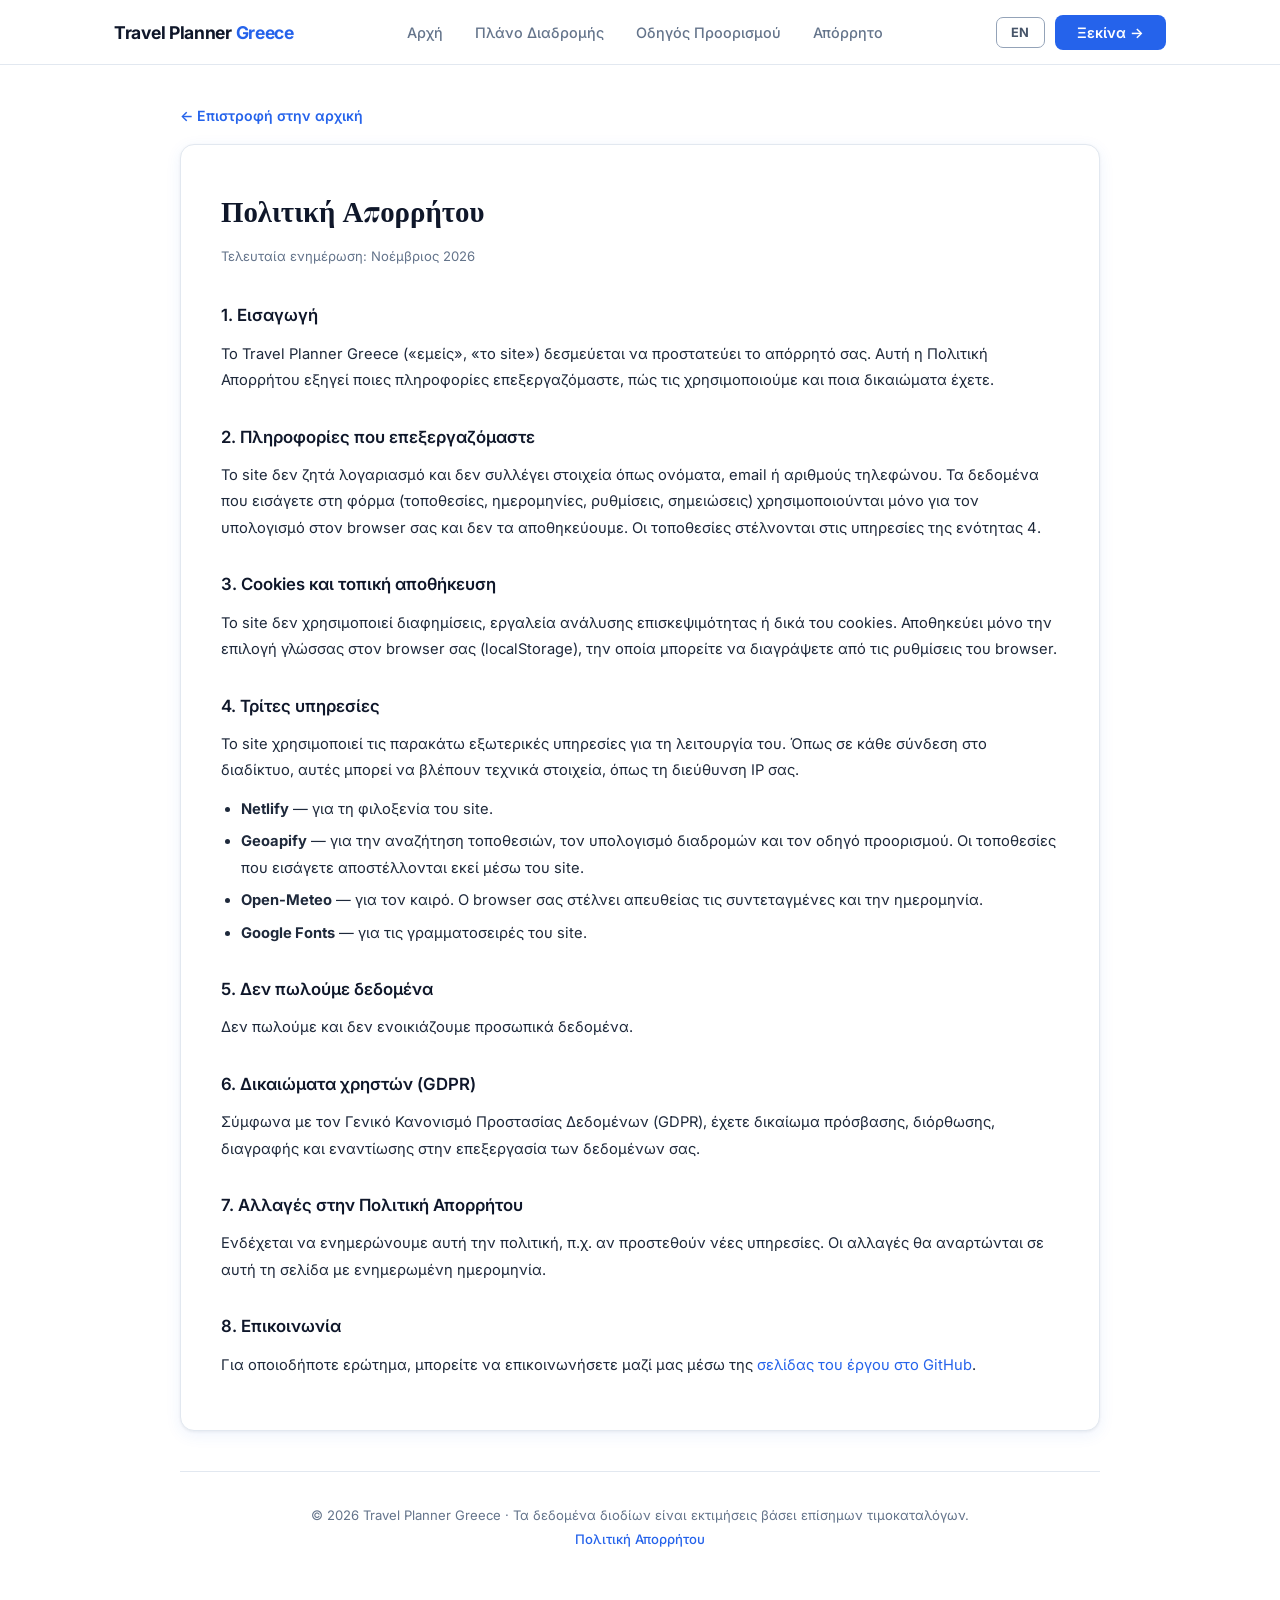
==== commit f1004cd3: "Complete English support, add islands, mobile menu and update privacy page - Translate results, toll" ====
--- a/privacy.html
+++ b/privacy.html
@@ -6,7 +6,7 @@
   <title>Πολιτική Απορρήτου | Travel Planner Greece</title>
   <meta name="description" content="Πολιτική Απορρήτου του Travel Planner Greece.">
   <meta name="robots" content="index, follow">
-  <link rel="canonical" href="https://www.travelplanner.gr/privacy.html">
+  <link rel="canonical" href="https://greek-travel-planner.netlify.app/privacy">
   <link href="https://fonts.googleapis.com/css2?family=Inter:wght@300;400;500;600;700&family=Playfair+Display:ital,wght@0,700;0,800;1,700&display=swap" rel="stylesheet">
   <link rel="stylesheet" href="styles.css">
   <link rel="icon" type="image/png" sizes="30px" href="business-trip.png">
@@ -68,76 +68,107 @@
     .back-link:hover { text-decoration: underline; }
   </style>
 </head>
-<body>
+<body data-title-el="Πολιτική Απορρήτου | Travel Planner Greece" data-title-en="Privacy Policy | Travel Planner Greece">
 
 <!-- ── Navbar ── -->
 <nav class="navbar">
   <div class="nav-inner">
     <div class="nav-logo"><a href="index.html" style="text-decoration:none;color:inherit;">Travel Planner <span>Greece</span></a></div>
-    <div class="nav-links">
-      <a href="index.html">Αρχή</a>
-      <a href="index.html#planner">Πώς λειτουργεί</a>
-      <a href="privacy.html">Απόρρητο</a>
+    <div class="nav-links" id="navLinks">
+      <a href="index.html" data-i18n="nav_home">Αρχή</a>
+      <a href="index.html#planner" data-i18n="nav_planner">Πλάνο Διαδρομής</a>
+      <a href="index.html#guide" data-i18n="nav_guide">Οδηγός Προορισμού</a>
+      <a href="privacy.html" data-i18n="nav_privacy">Απόρρητο</a>
     </div>
-    <a href="index.html" class="nav-cta">Ξεκίνα →</a>
+    <div style="display:flex;align-items:center;gap:10px;">
+      <button class="lang-btn" id="langBtn">EN</button>
+      <button class="nav-toggle" id="navToggle" type="button" aria-label="Menu" aria-expanded="false" aria-controls="navLinks">☰</button>
+      <a href="index.html" class="nav-cta" data-i18n="nav_cta">Ξεκίνα →</a>
+    </div>
   </div>
 </nav>
 
 <div class="app" style="padding-top: 40px;">
 
-  <a href="index.html" class="back-link">← Επιστροφή στην αρχική</a>
+  <a href="index.html" class="back-link" data-i18n="nav_back">← Επιστροφή στην αρχική</a>
 
-  <div class="privacy-card">
+  <div class="privacy-card lang-el">
     <h1>Πολιτική Απορρήτου</h1>
-    <p class="updated">Τελευταία ενημέρωση: Ιανουάριος 2025</p>
+    <p class="updated">Τελευταία ενημέρωση: Νοέμβριος 2026</p>
 
     <h2>1. Εισαγωγή</h2>
-    <p>Το Travel Planner Greece («εμείς», «το site») δεσμεύεται να προστατεύει το απόρρητό σας. Αυτή η Πολιτική Απορρήτου εξηγεί ποιες πληροφορίες συλλέγουμε, πώς τις χρησιμοποιούμε και ποια δικαιώματα έχετε.</p>
+    <p>Το Travel Planner Greece («εμείς», «το site») δεσμεύεται να προστατεύει το απόρρητό σας. Αυτή η Πολιτική Απορρήτου εξηγεί ποιες πληροφορίες επεξεργαζόμαστε, πώς τις χρησιμοποιούμε και ποια δικαιώματα έχετε.</p>
 
-    <h2>2. Πληροφορίες που συλλέγουμε</h2>
-    <p>Το site μας δεν συλλέγει προσωπικά δεδομένα χρηστών όπως ονόματα, email ή αριθμούς τηλεφώνου. Οι μόνες πληροφορίες που επεξεργαζόμαστε είναι:</p>
-    <ul>
-      <li>Τα δεδομένα που εισάγετε στη φόρμα (αφετηρία, προορισμός, ρυθμίσεις) — αυτά χρησιμοποιούνται μόνο για τον υπολογισμό της διαδρομής και δεν αποθηκεύονται.</li>
-      <li>Δεδομένα χρήσης μέσω Google AdSense και Google Analytics (βλ. παρακάτω).</li>
-    </ul>
+    <h2>2. Πληροφορίες που επεξεργαζόμαστε</h2>
+    <p>Το site δεν ζητά λογαριασμό και δεν συλλέγει στοιχεία όπως ονόματα, email ή αριθμούς τηλεφώνου. Τα δεδομένα που εισάγετε στη φόρμα (τοποθεσίες, ημερομηνίες, ρυθμίσεις, σημειώσεις) χρησιμοποιούνται μόνο για τον υπολογισμό στον browser σας και δεν τα αποθηκεύουμε. Οι τοποθεσίες στέλνονται στις υπηρεσίες της ενότητας 4.</p>
 
-    <h2>3. Cookies και Διαφημίσεις (Google AdSense)</h2>
-    <p>Το site χρησιμοποιεί Google AdSense για την εμφάνιση διαφημίσεων. Η Google χρησιμοποιεί cookies για να εμφανίζει διαφημίσεις βάσει των προηγούμενων επισκέψεών σας στο site μας ή σε άλλα sites.</p>
-    <p>Μπορείτε να απενεργοποιήσετε τη χρήση cookies από τη Google επισκεπτόμενοι τη σελίδα <a href="https://www.google.com/settings/ads" target="_blank" rel="noopener">Ρυθμίσεις Διαφημίσεων Google</a>. Εναλλακτικά, μπορείτε να επισκεφτείτε το <a href="https://www.aboutads.info" target="_blank" rel="noopener">aboutads.info</a> για να απενεργοποιήσετε τα cookies τρίτων.</p>
-    <p>Για περισσότερες πληροφορίες σχετικά με τον τρόπο χρήσης των δεδομένων από τη Google, επισκεφτείτε: <a href="https://policies.google.com/technologies/ads" target="_blank" rel="noopener">policies.google.com/technologies/ads</a>.</p>
+    <h2>3. Cookies και τοπική αποθήκευση</h2>
+    <p>Το site δεν χρησιμοποιεί διαφημίσεις, εργαλεία ανάλυσης επισκεψιμότητας ή δικά του cookies. Αποθηκεύει μόνο την επιλογή γλώσσας στον browser σας (localStorage), την οποία μπορείτε να διαγράψετε από τις ρυθμίσεις του browser.</p>
 
     <h2>4. Τρίτες υπηρεσίες</h2>
-    <p>Το site χρησιμοποιεί τις παρακάτω εξωτερικές υπηρεσίες για τη λειτουργία του:</p>
+    <p>Το site χρησιμοποιεί τις παρακάτω εξωτερικές υπηρεσίες για τη λειτουργία του. Όπως σε κάθε σύνδεση στο διαδίκτυο, αυτές μπορεί να βλέπουν τεχνικά στοιχεία, όπως τη διεύθυνση IP σας.</p>
     <ul>
-      <li><strong>Geoapify API</strong> — για geocoding και υπολογισμό διαδρομών. Τα δεδομένα τοποθεσίας που εισάγετε αποστέλλονται στη Geoapify αποκλειστικά για τον υπολογισμό της διαδρομής.</li>
-      <li><strong>Open-Meteo API</strong> — για δεδομένα καιρού. Αποστέλλονται συντεταγμένες τοποθεσίας για λήψη πρόγνωσης καιρού.</li>
+      <li><strong>Netlify</strong> — για τη φιλοξενία του site.</li>
+      <li><strong>Geoapify</strong> — για την αναζήτηση τοποθεσιών, τον υπολογισμό διαδρομών και τον οδηγό προορισμού. Οι τοποθεσίες που εισάγετε αποστέλλονται εκεί μέσω του site.</li>
+      <li><strong>Open-Meteo</strong> — για τον καιρό. Ο browser σας στέλνει απευθείας τις συντεταγμένες και την ημερομηνία.</li>
       <li><strong>Google Fonts</strong> — για τις γραμματοσειρές του site.</li>
     </ul>
 
     <h2>5. Δεν πωλούμε δεδομένα</h2>
-    <p>Δεν πωλούμε, δεν ενοικιάζουμε και δεν μοιραζόμαστε προσωπικά δεδομένα με τρίτους για εμπορικούς σκοπούς.</p>
+    <p>Δεν πωλούμε και δεν ενοικιάζουμε προσωπικά δεδομένα.</p>
 
     <h2>6. Δικαιώματα χρηστών (GDPR)</h2>
-    <p>Σύμφωνα με τον Γενικό Κανονισμό Προστασίας Δεδομένων (GDPR), έχετε τα εξής δικαιώματα:</p>
-    <ul>
-      <li>Δικαίωμα πρόσβασης στα δεδομένα σας</li>
-      <li>Δικαίωμα διόρθωσης ή διαγραφής</li>
-      <li>Δικαίωμα εναντίωσης στην επεξεργασία</li>
-    </ul>
-    <p>Για οποιοδήποτε ερώτημα σχετικά με τα δεδομένα σας, επικοινωνήστε μαζί μας.</p>
+    <p>Σύμφωνα με τον Γενικό Κανονισμό Προστασίας Δεδομένων (GDPR), έχετε δικαίωμα πρόσβασης, διόρθωσης, διαγραφής και εναντίωσης στην επεξεργασία των δεδομένων σας.</p>
 
     <h2>7. Αλλαγές στην Πολιτική Απορρήτου</h2>
-    <p>Ενδέχεται να ενημερώνουμε αυτή την πολιτική περιοδικά. Οποιεσδήποτε αλλαγές θα αναρτώνται σε αυτή τη σελίδα με ενημερωμένη ημερομηνία.</p>
+    <p>Ενδέχεται να ενημερώνουμε αυτή την πολιτική, π.χ. αν προστεθούν νέες υπηρεσίες. Οι αλλαγές θα αναρτώνται σε αυτή τη σελίδα με ενημερωμένη ημερομηνία.</p>
 
     <h2>8. Επικοινωνία</h2>
-    <p>Για οποιοδήποτε ερώτημα σχετικά με αυτή την Πολιτική Απορρήτου, μπορείτε να επικοινωνήσετε μαζί μας μέσω της φόρμας επικοινωνίας στο site.</p>
+    <p>Για οποιοδήποτε ερώτημα, μπορείτε να επικοινωνήσετε μαζί μας μέσω της <a href="https://github.com/Kostaspallas12/Greek-Travel-Planner/issues" target="_blank" rel="noopener">σελίδας του έργου στο GitHub</a>.</p>
+  </div>
+
+  <div class="privacy-card lang-en">
+    <h1>Privacy Policy</h1>
+    <p class="updated">Last updated: November 2026</p>
+
+    <h2>1. Introduction</h2>
+    <p>Travel Planner Greece ("we", "the site") is committed to protecting your privacy. This policy explains what information we process, how we use it and what rights you have.</p>
+
+    <h2>2. Information we process</h2>
+    <p>The site does not require an account and does not collect details such as names, email addresses or phone numbers. The data you enter in the form (locations, dates, settings, notes) is used only for the calculation in your browser and we do not store it. Locations are sent to the services listed in section 4.</p>
+
+    <h2>3. Cookies and local storage</h2>
+    <p>The site does not use advertising, analytics tools or cookies of its own. It only saves your language choice in your browser (localStorage), which you can delete in your browser settings.</p>
+
+    <h2>4. Third-party services</h2>
+    <p>The site uses the following external services to work. As with any internet connection, they may see technical details such as your IP address.</p>
+    <ul>
+      <li><strong>Netlify</strong> — hosts the site.</li>
+      <li><strong>Geoapify</strong> — location search, route calculation and the destination guide. The locations you enter are sent there through the site.</li>
+      <li><strong>Open-Meteo</strong> — weather. Your browser sends the coordinates and date directly.</li>
+      <li><strong>Google Fonts</strong> — the site's fonts.</li>
+    </ul>
+
+    <h2>5. We do not sell data</h2>
+    <p>We do not sell or rent personal data.</p>
+
+    <h2>6. Your rights (GDPR)</h2>
+    <p>Under the General Data Protection Regulation (GDPR), you have the right to access, correct and delete your data and to object to its processing.</p>
+
+    <h2>7. Changes to this policy</h2>
+    <p>We may update this policy, for example if new services are added. Changes will be posted on this page with an updated date.</p>
+
+    <h2>8. Contact</h2>
+    <p>For any question, you can contact us through the <a href="https://github.com/Kostaspallas12/Greek-Travel-Planner/issues" target="_blank" rel="noopener">project's GitHub page</a>.</p>
   </div>
 
   <footer class="site-footer">
-    <p>© 2025 Travel Planner Greece · Τα δεδομένα διοδίων είναι εκτιμήσεις βάσει επίσημων τιμοκαταλόγων.</p>
-    <p><a href="privacy.html">Πολιτική Απορρήτου</a></p>
+    <p data-i18n="footer_copy">© 2026 Travel Planner Greece · Τα δεδομένα διοδίων είναι εκτιμήσεις βάσει επίσημων τιμοκαταλόγων.</p>
+    <p><a href="privacy.html" data-i18n="footer_privacy">Πολιτική Απορρήτου</a></p>
   </footer>
 
 </div>
+<script src="ferries.js"></script>
+<script src="app.js"></script>
 </body>
 </html>
--- a/styles.css
+++ b/styles.css
@@ -74,6 +74,32 @@
   transition: background 0.2s, transform 0.15s;
 }
 .nav-cta:hover { background: var(--blue-dark); transform: translateY(-1px); }
+.nav-cta { text-decoration: none; }
+.nav-toggle {
+  display: none;
+  width: 40px; height: 40px;
+  align-items: center; justify-content: center;
+  background: transparent;
+  border: 1.5px solid #94a3b8;
+  border-radius: 7px;
+  font-size: 1.1rem;
+  color: #475569;
+  cursor: pointer;
+}
+.lang-btn {
+  padding: 7px 14px;
+  border: 1.5px solid #94a3b8;
+  border-radius: 7px;
+  background: transparent;
+  font-family: 'Inter', sans-serif;
+  font-size: 0.8rem;
+  font-weight: 700;
+  color: #475569;
+  cursor: pointer;
+  letter-spacing: 0.5px;
+  transition: all 0.2s;
+}
+.lang-btn:hover { border-color: var(--blue); color: var(--blue); background: var(--blue-xlight); }
 
 /* ── Hero ── */
 .hero {
@@ -249,7 +275,7 @@
 }
 .igc-half {
   display: grid;
-  grid-template-columns: 1fr 1fr;
+  grid-template-columns: minmax(0, 1fr) minmax(0, 1fr);
 }
 .igc-half > .igc-row:first-child {
   border-right: 1px solid var(--border);
@@ -388,7 +414,7 @@
   margin-bottom: 8px;
 }
 input[type="date"] {
-  width: 100%; padding: 11px 14px;
+  width: 100%; min-width: 0; padding: 11px 14px;
   border: 1.5px solid var(--border);
   border-radius: var(--radius-sm);
   font-family: 'Inter', sans-serif;
@@ -504,6 +530,30 @@
   font-size: 0.85rem; transition: all 0.2s; flex-shrink: 0;
 }
 .icon-btn:hover { background: var(--coral); color: white; }
+
+/* ── Sea options ── */
+.sea-card {
+  background: white; border: 1.5px solid var(--border);
+  border-radius: var(--radius-sm); padding: 18px; margin-bottom: 16px;
+}
+.sea-card h3 { color: var(--navy); font-size: 1rem; margin-bottom: 12px; }
+.sea-segment-title { font-weight: 600; font-size: 0.88rem; margin: 12px 0 8px; }
+.sea-option {
+  display: flex; gap: 10px; align-items: flex-start;
+  border: 1.5px solid var(--border); border-radius: var(--radius-sm);
+  padding: 12px; margin-bottom: 8px; cursor: pointer;
+}
+.sea-option.selected { border-color: var(--blue); }
+.sea-option input { margin-top: 3px; }
+.sea-option-body { flex: 1; min-width: 0; font-size: 0.9rem; }
+.sea-option-line { font-weight: 600; margin-bottom: 6px; }
+.sea-option-line .muted { font-weight: 400; font-size: 0.82rem; color: var(--text-muted); }
+.sea-option-total { font-size: 0.82rem; color: var(--text-muted); }
+.sea-note { font-size: 0.8rem; color: var(--text-muted); margin-top: 10px; line-height: 1.5; }
+.sea-warning {
+  background: #fff7ed; border: 1.5px solid #fdba74; border-radius: var(--radius-sm);
+  padding: 12px; margin-bottom: 16px; font-size: 0.88rem;
+}
 
 /* ── Error box ── */
 #errorBox {
@@ -634,7 +684,7 @@
 .toll-hw-row.active .toll-hw-price { color: #b45309; }
 
 .toll-stations-wrap { overflow: hidden; max-height: 0; transition: max-height 0.3s ease; }
-.toll-stations-wrap.open { max-height: 600px; }
+.toll-stations-wrap.open { max-height: 1000px; }
 .toll-stations-inner {
   padding: 6px 12px 10px 60px;
   display: flex; flex-direction: column; gap: 3px;
@@ -714,11 +764,31 @@
 
 /* ── Responsive ── */
 @media (max-width: 768px) {
-  .nav-links { display: none; }
+  .nav-toggle { display: inline-flex; }
+  .nav-links {
+    display: none;
+    position: absolute; top: 64px; left: 0; right: 0;
+    flex-direction: column; gap: 0;
+    background: var(--white);
+    border-bottom: 1px solid var(--border);
+    box-shadow: 0 8px 16px rgba(0,0,0,0.06);
+  }
+  .nav-links.open { display: flex; }
+  .nav-links a { padding: 14px 24px; font-size: 1rem; }
   .hero { padding: 64px 24px 52px; }
 }
 @media (max-width: 600px) {
   .form-row { grid-template-columns: 1fr; }
+  .igc-half { grid-template-columns: minmax(0, 1fr); }
+  .igc-half > .igc-row:first-child { border-right: none; border-bottom: 1px solid var(--border); }
+  .nav-cta { display: none; }
+  .toll-hw-toggle { width: 44px; height: 26px; border-radius: 13px; }
+  .toll-hw-toggle::after { width: 20px; height: 20px; }
+  .toll-hw-row.active .toll-hw-toggle::after { transform: translateX(18px); }
+  .toll-expand-btn { min-width: 40px; min-height: 40px; font-size: 1.1rem; }
+  .toll-stations-inner { padding-left: 16px; }
+  .toll-st-row { padding: 11px 0; }
+  .toll-st-row input[type="checkbox"] { width: 20px; height: 20px; }
   .cost-grid { grid-template-columns: repeat(2,1fr); }
   .sum-grid { grid-template-columns: repeat(2,1fr); }
   .pdf-section { flex-direction: column; align-items: stretch; }
@@ -767,6 +837,12 @@
   margin-top: 12px;
 }
 
+.guide-fewer {
+  color: var(--text-muted);
+  font-size: 0.9rem;
+  margin-bottom: 16px;
+}
+
 .guide-day-card {
   background: white;
   border-radius: var(--radius);
@@ -834,6 +910,9 @@
   text-overflow: ellipsis;
 }
 
+/* ── Privacy page languages ── */
+html[lang="en"] .lang-el, html[lang="el"] .lang-en { display: none; }
+
 /* ── Footer ── */
 .site-footer {
   text-align: center;
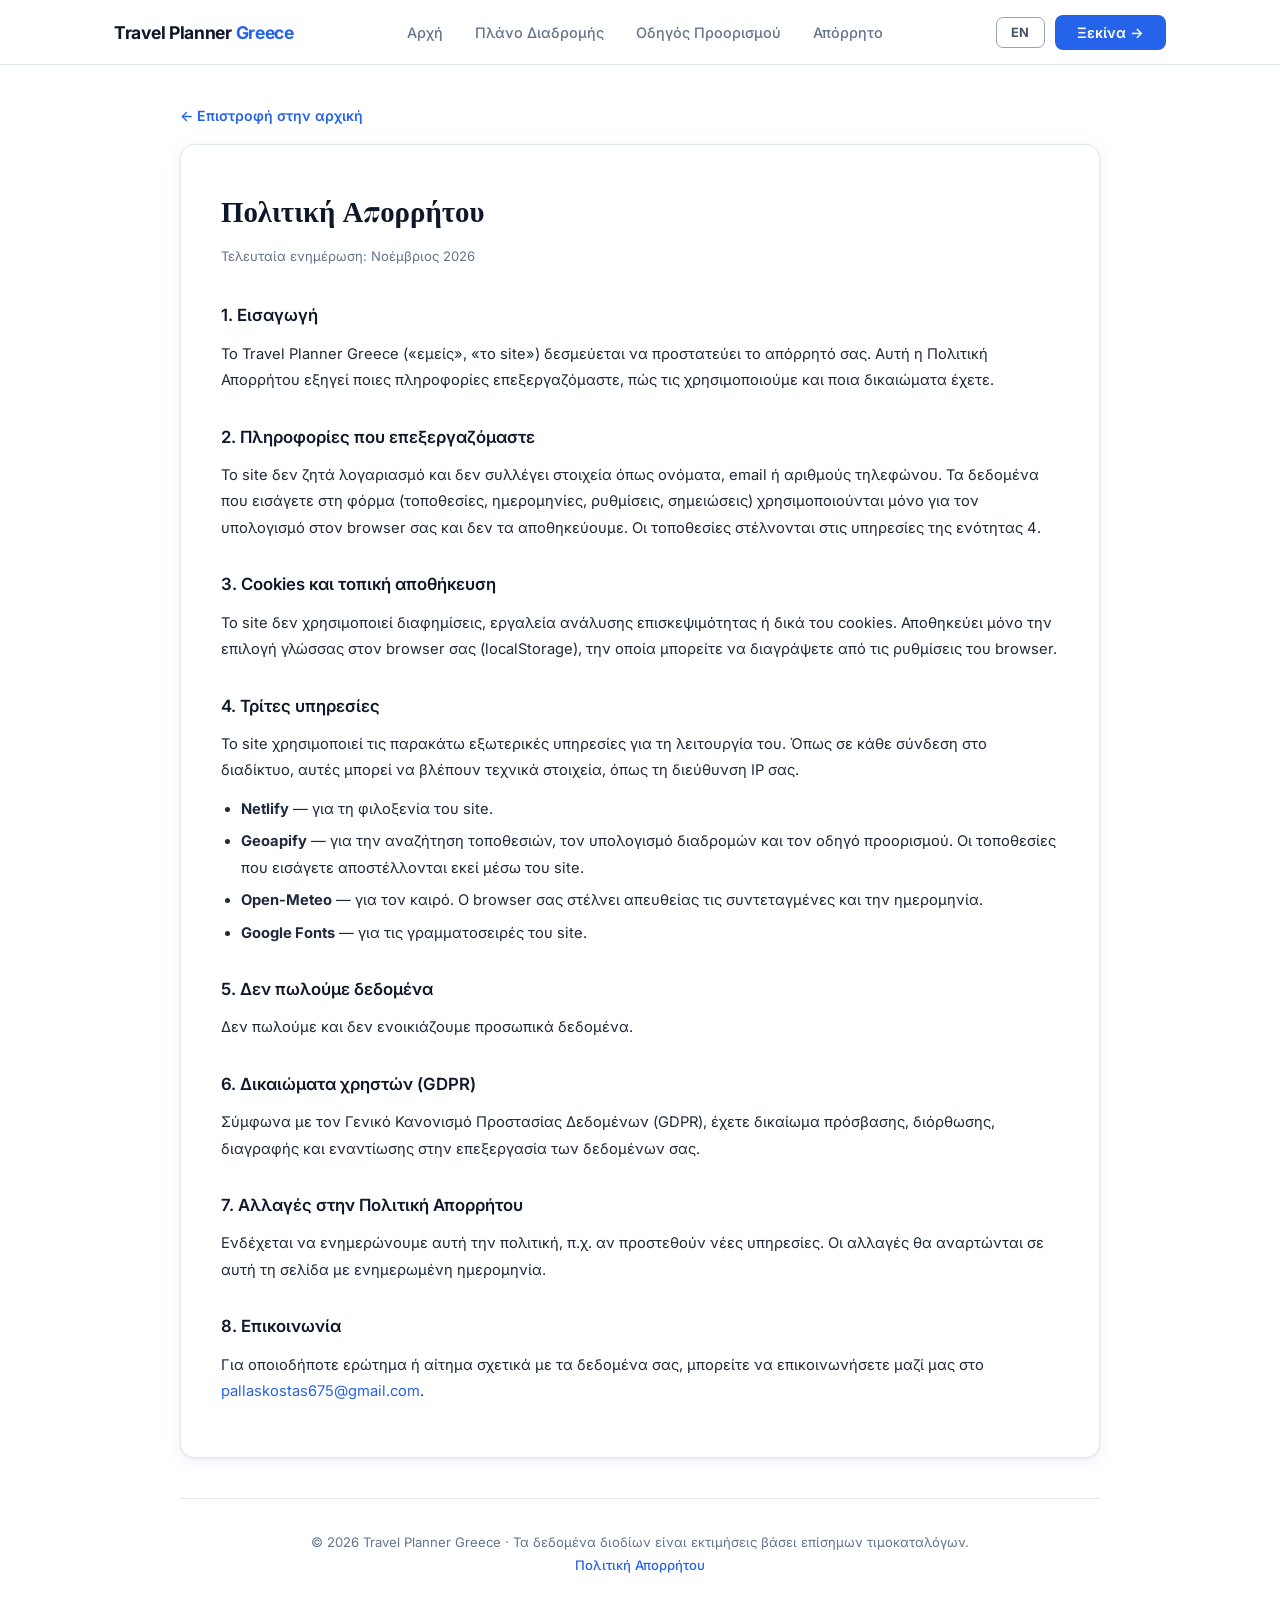
==== commit dc48d9c9: "Add contact email to privacy page Co-Authored-By: Claude Opus 5.5 <noreply@anthropic.com>" ====
--- a/privacy.html
+++ b/privacy.html
@@ -124,7 +124,7 @@
     <p>Ενδέχεται να ενημερώνουμε αυτή την πολιτική, π.χ. αν προστεθούν νέες υπηρεσίες. Οι αλλαγές θα αναρτώνται σε αυτή τη σελίδα με ενημερωμένη ημερομηνία.</p>
 
     <h2>8. Επικοινωνία</h2>
-    <p>Για οποιοδήποτε ερώτημα, μπορείτε να επικοινωνήσετε μαζί μας μέσω της <a href="https://github.com/Kostaspallas12/Greek-Travel-Planner/issues" target="_blank" rel="noopener">σελίδας του έργου στο GitHub</a>.</p>
+    <p>Για οποιοδήποτε ερώτημα ή αίτημα σχετικά με τα δεδομένα σας, μπορείτε να επικοινωνήσετε μαζί μας στο <a href="mailto:pallaskostas675@gmail.com">pallaskostas675@gmail.com</a>.</p>
   </div>
 
   <div class="privacy-card lang-en">
@@ -159,7 +159,7 @@
     <p>We may update this policy, for example if new services are added. Changes will be posted on this page with an updated date.</p>
 
     <h2>8. Contact</h2>
-    <p>For any question, you can contact us through the <a href="https://github.com/Kostaspallas12/Greek-Travel-Planner/issues" target="_blank" rel="noopener">project's GitHub page</a>.</p>
+    <p>For any question or request about your data, you can contact us at <a href="mailto:pallaskostas675@gmail.com">pallaskostas675@gmail.com</a>.</p>
   </div>
 
   <footer class="site-footer">
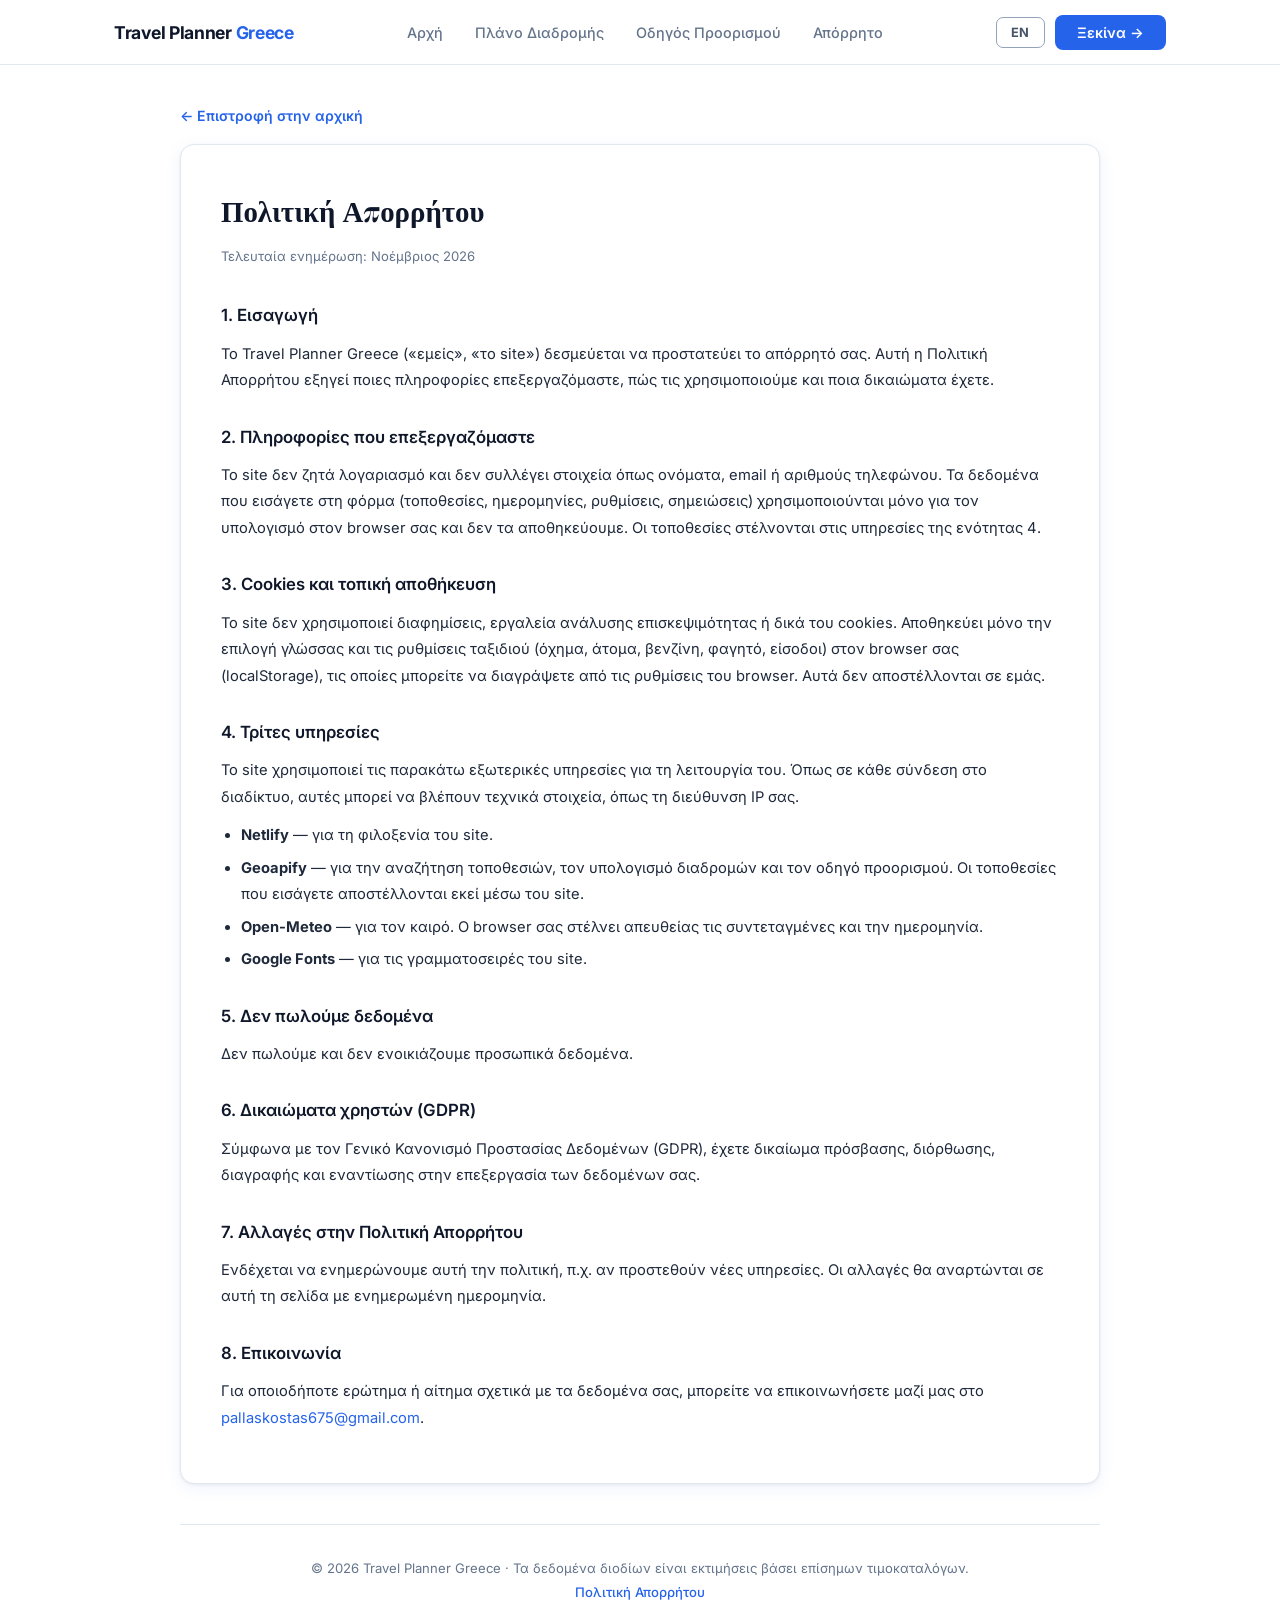
==== commit acf9b9e6: "Add round trips, real stop places, sharing and saved settings - Count distance, time, fuel, tolls an" ====
--- a/privacy.html
+++ b/privacy.html
@@ -103,7 +103,7 @@
     <p>Το site δεν ζητά λογαριασμό και δεν συλλέγει στοιχεία όπως ονόματα, email ή αριθμούς τηλεφώνου. Τα δεδομένα που εισάγετε στη φόρμα (τοποθεσίες, ημερομηνίες, ρυθμίσεις, σημειώσεις) χρησιμοποιούνται μόνο για τον υπολογισμό στον browser σας και δεν τα αποθηκεύουμε. Οι τοποθεσίες στέλνονται στις υπηρεσίες της ενότητας 4.</p>
 
     <h2>3. Cookies και τοπική αποθήκευση</h2>
-    <p>Το site δεν χρησιμοποιεί διαφημίσεις, εργαλεία ανάλυσης επισκεψιμότητας ή δικά του cookies. Αποθηκεύει μόνο την επιλογή γλώσσας στον browser σας (localStorage), την οποία μπορείτε να διαγράψετε από τις ρυθμίσεις του browser.</p>
+    <p>Το site δεν χρησιμοποιεί διαφημίσεις, εργαλεία ανάλυσης επισκεψιμότητας ή δικά του cookies. Αποθηκεύει μόνο την επιλογή γλώσσας και τις ρυθμίσεις ταξιδιού (όχημα, άτομα, βενζίνη, φαγητό, είσοδοι) στον browser σας (localStorage), τις οποίες μπορείτε να διαγράψετε από τις ρυθμίσεις του browser. Αυτά δεν αποστέλλονται σε εμάς.</p>
 
     <h2>4. Τρίτες υπηρεσίες</h2>
     <p>Το site χρησιμοποιεί τις παρακάτω εξωτερικές υπηρεσίες για τη λειτουργία του. Όπως σε κάθε σύνδεση στο διαδίκτυο, αυτές μπορεί να βλέπουν τεχνικά στοιχεία, όπως τη διεύθυνση IP σας.</p>
@@ -138,7 +138,7 @@
     <p>The site does not require an account and does not collect details such as names, email addresses or phone numbers. The data you enter in the form (locations, dates, settings, notes) is used only for the calculation in your browser and we do not store it. Locations are sent to the services listed in section 4.</p>
 
     <h2>3. Cookies and local storage</h2>
-    <p>The site does not use advertising, analytics tools or cookies of its own. It only saves your language choice in your browser (localStorage), which you can delete in your browser settings.</p>
+    <p>The site does not use advertising, analytics tools or cookies of its own. It only saves your language choice and trip settings (vehicle, people, fuel, food, entries) in your browser (localStorage), which you can delete in your browser settings. These are not sent to us.</p>
 
     <h2>4. Third-party services</h2>
     <p>The site uses the following external services to work. As with any internet connection, they may see technical details such as your IP address.</p>
--- a/styles.css
+++ b/styles.css
@@ -549,6 +549,17 @@
 .sea-option-line { font-weight: 600; margin-bottom: 6px; }
 .sea-option-line .muted { font-weight: 400; font-size: 0.82rem; color: var(--text-muted); }
 .sea-option-total { font-size: 0.82rem; color: var(--text-muted); }
+.round-trip { display: flex; align-items: center; gap: 10px; margin-top: 10px; font-size: 0.88rem; cursor: pointer; }
+.round-trip input { width: 18px; height: 18px; accent-color: var(--blue); flex-shrink: 0; }
+.round-trip-note { font-size: 0.85rem; color: var(--text-muted); margin-bottom: 14px; line-height: 1.5; }
+.share-btn { margin-left: 14px; padding: 6px 12px; background: transparent; border: 1.5px solid var(--border); border-radius: var(--radius-sm); font-family: 'Inter', sans-serif; font-size: 0.85rem; font-weight: 600; color: var(--blue); cursor: pointer; }
+.share-btn:hover { border-color: var(--blue); }
+.guide-place-map { display: inline-block; font-size: 0.8rem; margin-top: 4px; }
+.sea-link { color: var(--blue); font-weight: 600; text-decoration: none; }
+.sea-link:hover { text-decoration: underline; }
+.sea-vehicle { display: flex; align-items: center; justify-content: space-between; gap: 12px; flex-wrap: wrap; font-size: 0.85rem; font-weight: 500; margin-top: 12px; }
+.sea-vehicle-input { width: 110px; padding: 8px 10px; border: 1.5px solid var(--border); border-radius: var(--radius-sm); font-family: 'Inter', sans-serif; font-size: 0.9rem; }
+.sea-option-transfer { font-size: 0.82rem; color: var(--text-muted); margin-bottom: 6px; }
 .sea-note { font-size: 0.8rem; color: var(--text-muted); margin-top: 10px; line-height: 1.5; }
 .sea-warning {
   background: #fff7ed; border: 1.5px solid #fdba74; border-radius: var(--radius-sm);
@@ -639,12 +650,13 @@
   border: 1px solid var(--border);
   border-left: 4px solid var(--gold);
 }
+.toll-print { display: none; }
 .toll-card .leg-head h3 { color: var(--text); }
 .toll-card .leg-head p { color: var(--text-muted); }
 .toll-card .leg-head p span { color: #b45309; font-weight: 600; }
 .toll-card .leg-body {
   padding: 0 22px; max-height: 0;
-  overflow: visible;
+  overflow: hidden;
   transition: max-height 0.35s ease, padding 0.2s;
 }
 .toll-card .leg-body.open { max-height: 2000px; padding: 0 22px 22px; }
@@ -752,10 +764,17 @@
 /* ── Print ── */
 @media print {
   body { background: white !important; }
-  .navbar, .hero { display: none !important; }
+  .navbar, .hero, #planner > .card, #guide, #seaOptions, .site-footer { display: none !important; }
   .card, .leg-card { box-shadow: none !important; border: 1px solid #ddd; }
   .loading-overlay, .search-btn, .add-stop-btn, .pdf-section, .toll-card { display: none !important; }
   .leg-body { max-height: none !important; padding: 0 22px 22px !important; overflow: visible !important; }
+  .sea-link, .share-btn, #mapsLink { display: none !important; }
+  .toll-print:empty { display: none !important; }
+  .toll-print { display: block; border: 1px solid #ddd; border-radius: var(--radius); padding: 16px 22px; margin-bottom: 20px; break-inside: avoid; }
+  .toll-print h3 { font-size: 1rem; margin-bottom: 8px; }
+  .toll-print-row { display: flex; justify-content: space-between; gap: 16px; font-size: 0.88rem; padding: 3px 0; }
+  .toll-print-stations { color: var(--text-muted); font-size: 0.8rem; padding-bottom: 4px; }
+  .toll-print-total { font-weight: 700; border-top: 1px solid #ddd; margin-top: 6px; padding-top: 8px; }
   .sum-box, .cost-box { box-shadow: none !important; border: 1px solid #ddd; }
   .app { padding: 20px !important; }
   #results { display: block !important; }
